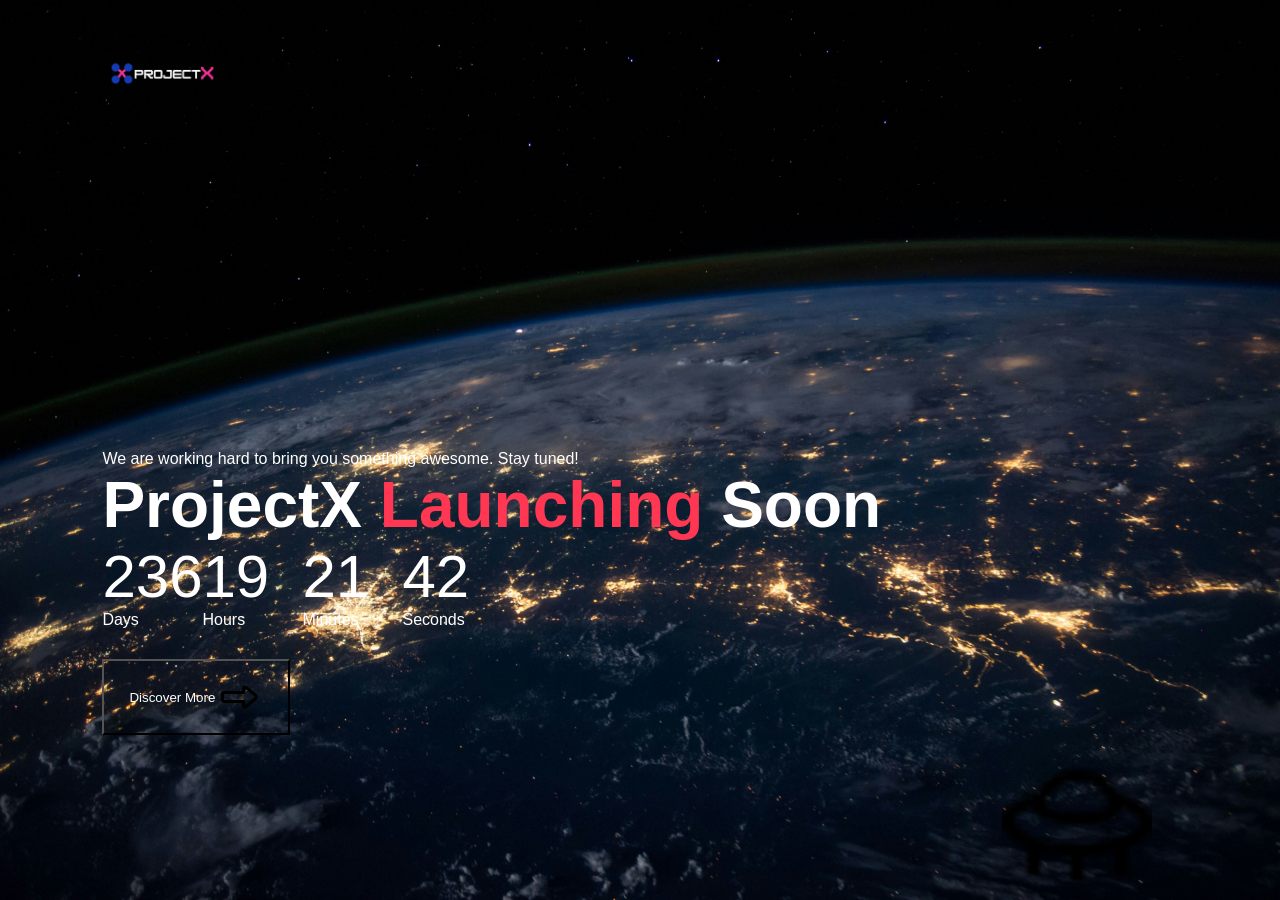
==== javascript/javascript/30-day-challenge/02-coming-soon-page/index.html @ 5c781d3c "." ====
<!DOCTYPE html>
<html lang="en">
<head>
    <meta charset="UTF-8">
    <meta name="viewport" content="width=device-width, initial-scale=1.0">
    <title>Coming Soon Page</title>
    <link rel="stylesheet" href="styles.css">
</head>
<body>
    <div class="container">
        <img src="images/logo.png" alt="Logo" class="logo">

        <div class="content">
            <p>We are working hard to bring you something awesome. Stay tuned!</p>
            <h1>ProjectX <span>Launching</span> Soon</h1>
            <div class="launch-time">
                <div>
                    <p id="days">00</p>
                    <span>Days</span>
                </div>
                <div>
                    <p id="hours">00</p>
                    <span>Hours</span>
                </div>
                <div>
                    <p id="minutes">00</p>
                    <span>Minutes</span>
                </div>
                <div>
                    <p id="seconds">00</p>
                    <span>Seconds</span>
                </div>
            </div>

            <button class="notify-btn">Discover More <img src="images/arrow.png" alt=""> </button>

        </div>
        <img src="images/ship.png" class="ship">
    </div>

    
    <script>
        var countDownDate = new Date("July 31, 2027 00:00:00").getTime();
        var x = setInterval(function() {
            var now = new Date().getTime();
            var distance = countDownDate - now;

            var days = Math.floor(distance / (1000 * 60 * 60 * 24));
            var hours = Math.floor((distance % (1000 * 60 * 60 * 24)) / (1000 * 60 * 60));
            var minutes = Math.floor((distance % (1000 * 60 * 60)) / (1000 * 60));
            var seconds = Math.floor((distance % (1000 * 60)) / 1000);

            document.getElementById("days").innerText = days;
            document.getElementById("hours").innerText = hours;
            document.getElementById("minutes").innerText = minutes;
            document.getElementById("seconds").innerText = seconds;

            if (distance < 0) {
                clearInterval(x);
                document.getElementById("days").innerText = "00";
                document.getElementById("hours").innerText = "00";
                document.getElementById("minutes").innerText = "00";
                document.getElementById("seconds").innerText = "00";
            }
        }, 1000);

    </script>
</body>
</html>
---- javascript/javascript/30-day-challenge/02-coming-soon-page/styles.css ----
* {
    margin: 0;
    padding: 0;
    font-family: 'poppins', sans-serif;
    box-sizing: border-box;
}
.container {
    width: 100vw;
    height: 100vh;
    background-image: url(images/space.jpg);
    background-position: center;
    background-size: cover;
    padding: 0 8%;
}
.logo{
    width: 120px;
    padding: 20px 0;
    cursor: pointer;
}

.content {
    top: 50%;
    position: absolute;
    transform: tsranslateY(-50%);
    color: #fff;
}
.content h1 {
    font-size: 64px;
    font-weight: 600;
}
.content h1 span {
    color: #ff3753;
}
.content button {
    background: transparent;
    background-color: 2px solid #fff;
    outline: none;
    padding: 12px 25px;
    color: #fff;
    display: flex;
    align-items: center;
    margin-top: 30px;
    cursor: pointer;
}
.content-button {
    width: 15px;
    margin-left: 10px;
}
.launch-time {
    display: flex;
}
.launch-time div {
    flex-basis: 100px;
}
.launch-time div p{
    font-size: 60px;
    margin-bottom: -14;
}
.ship {
    width: 150px;
    position: absolute;
    right: 10%;
    bottom: 0;
    animation: ship 4s infinnite;
}
@keyframes ship{
    0%{
        bottom: 0;
        opacity: 0;
    }
    100%{
        bottom: 105%;
        opacity: 1;
    }
}
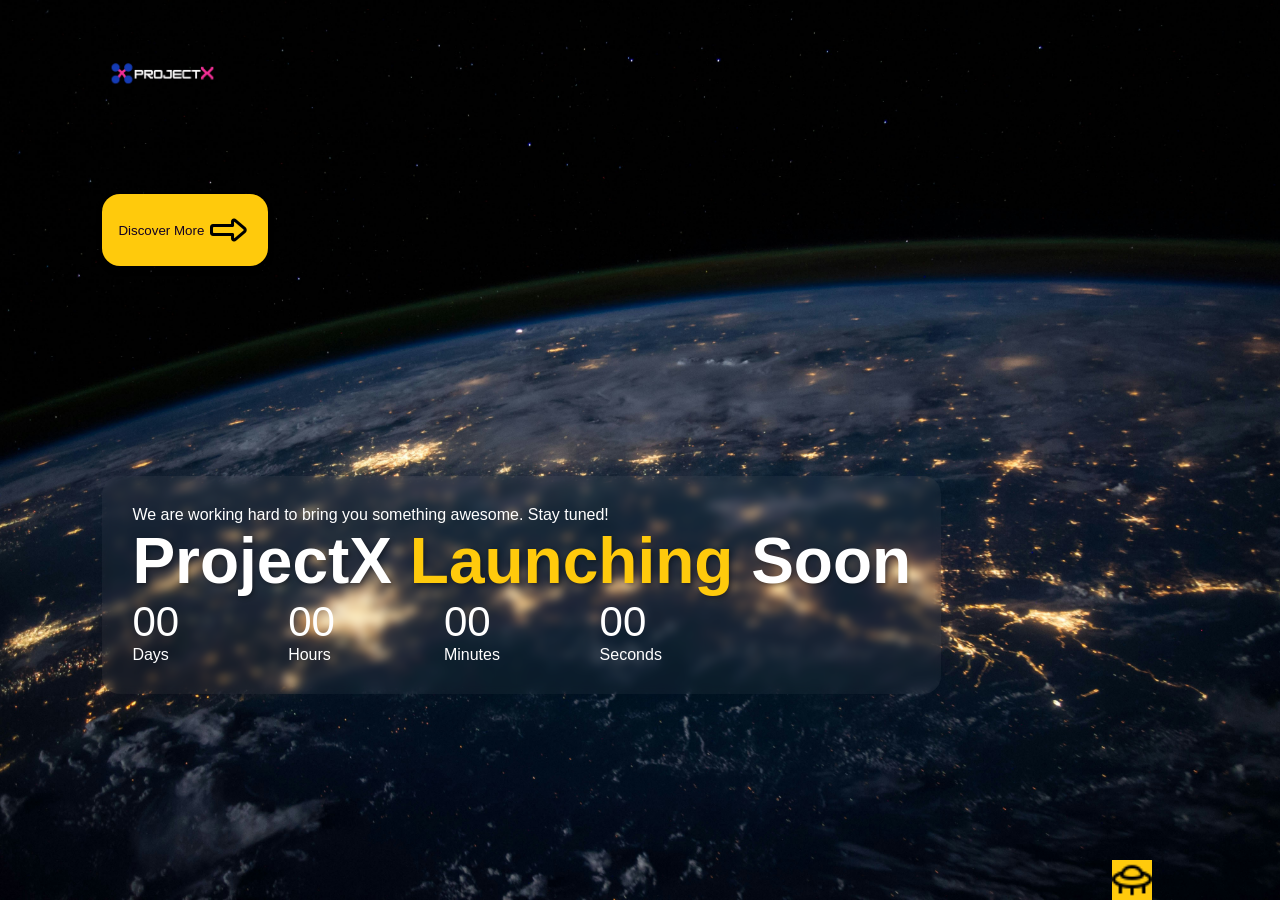
==== commit 2353538c: "updated css, added glass container" ====
--- a/javascript/javascript/30-day-challenge/02-coming-soon-page/index.html
+++ b/javascript/javascript/30-day-challenge/02-coming-soon-page/index.html
@@ -31,39 +31,14 @@
                     <span>Seconds</span>
                 </div>
             </div>
-
+            
+            </div>
             <button class="notify-btn">Discover More <img src="images/arrow.png" alt=""> </button>
 
-        </div>
         <img src="images/ship.png" class="ship">
     </div>
 
     
-    <script>
-        var countDownDate = new Date("July 31, 2027 00:00:00").getTime();
-        var x = setInterval(function() {
-            var now = new Date().getTime();
-            var distance = countDownDate - now;
-
-            var days = Math.floor(distance / (1000 * 60 * 60 * 24));
-            var hours = Math.floor((distance % (1000 * 60 * 60 * 24)) / (1000 * 60 * 60));
-            var minutes = Math.floor((distance % (1000 * 60 * 60)) / (1000 * 60));
-            var seconds = Math.floor((distance % (1000 * 60)) / 1000);
-
-            document.getElementById("days").innerText = days;
-            document.getElementById("hours").innerText = hours;
-            document.getElementById("minutes").innerText = minutes;
-            document.getElementById("seconds").innerText = seconds;
-
-            if (distance < 0) {
-                clearInterval(x);
-                document.getElementById("days").innerText = "00";
-                document.getElementById("hours").innerText = "00";
-                document.getElementById("minutes").innerText = "00";
-                document.getElementById("seconds").innerText = "00";
-            }
-        }, 1000);
-
-    </script>
+    <script src="app.js"></script>
 </body>
 </html>
--- a/javascript/javascript/30-day-challenge/02-coming-soon-page/styles.css
+++ b/javascript/javascript/30-day-challenge/02-coming-soon-page/styles.css
@@ -3,6 +3,10 @@
     padding: 0;
     font-family: 'poppins', sans-serif;
     box-sizing: border-box;
+}
+body {
+    overflow: hidden;
+    position: relative;
 }
 .container {
     width: 100vw;
@@ -19,49 +23,65 @@
 }
 
 .content {
-    top: 50%;
+    top: 65%;
     position: absolute;
-    transform: tsranslateY(-50%);
+    transform: translateY(-50%);
     color: #fff;
+    background: rgba(255, 255, 255, 0.045);
+    backdrop-filter: blur(5px);
+    padding: 30px;
+    border-radius: 18px;
 }
 .content h1 {
     font-size: 64px;
     font-weight: 600;
+    text-shadow: 2px 2px 4px rgba(0, 0, 0, 0.3);
 }
 .content h1 span {
-    color: #ff3753;
+    color: #ffca0c;
 }
-.content button {
-    background: transparent;
-    background-color: 2px solid #fff;
+.notify-btn{
+    background: none;
+    background-color: #ffca0c;
+    border: none;
+    border-radius: 18px;
+    box-shadow: 0 4px 6px rgba(0, 0, 0, 0.2);
     outline: none;
-    padding: 12px 25px;
-    color: #fff;
+    padding: 12px 16px;
+    color: hsl(272, 100%, 7%);
     display: flex;
     align-items: center;
     margin-top: 30px;
     cursor: pointer;
+    position: relative;
 }
+
 .content-button {
     width: 15px;
     margin-left: 10px;
 }
 .launch-time {
-    display: flex;
+    width: 80%;
+    position: relative;
+    display: grid;
+    grid-template-columns: 1fr 1fr 1fr 1fr;
 }
 .launch-time div {
-    flex-basis: 100px;
+    text-align: left;
+    color: #fff;
 }
 .launch-time div p{
-    font-size: 60px;
+    font-size: 42px;
+    font-family: 'Poppins', sans-serif;
     margin-bottom: -14;
 }
 .ship {
-    width: 150px;
+    width: 40px;
     position: absolute;
     right: 10%;
     bottom: 0;
-    animation: ship 4s infinnite;
+    animation: ship 4s infinite;
+    background-color: #ffca0c;
 }
 @keyframes ship{
     0%{
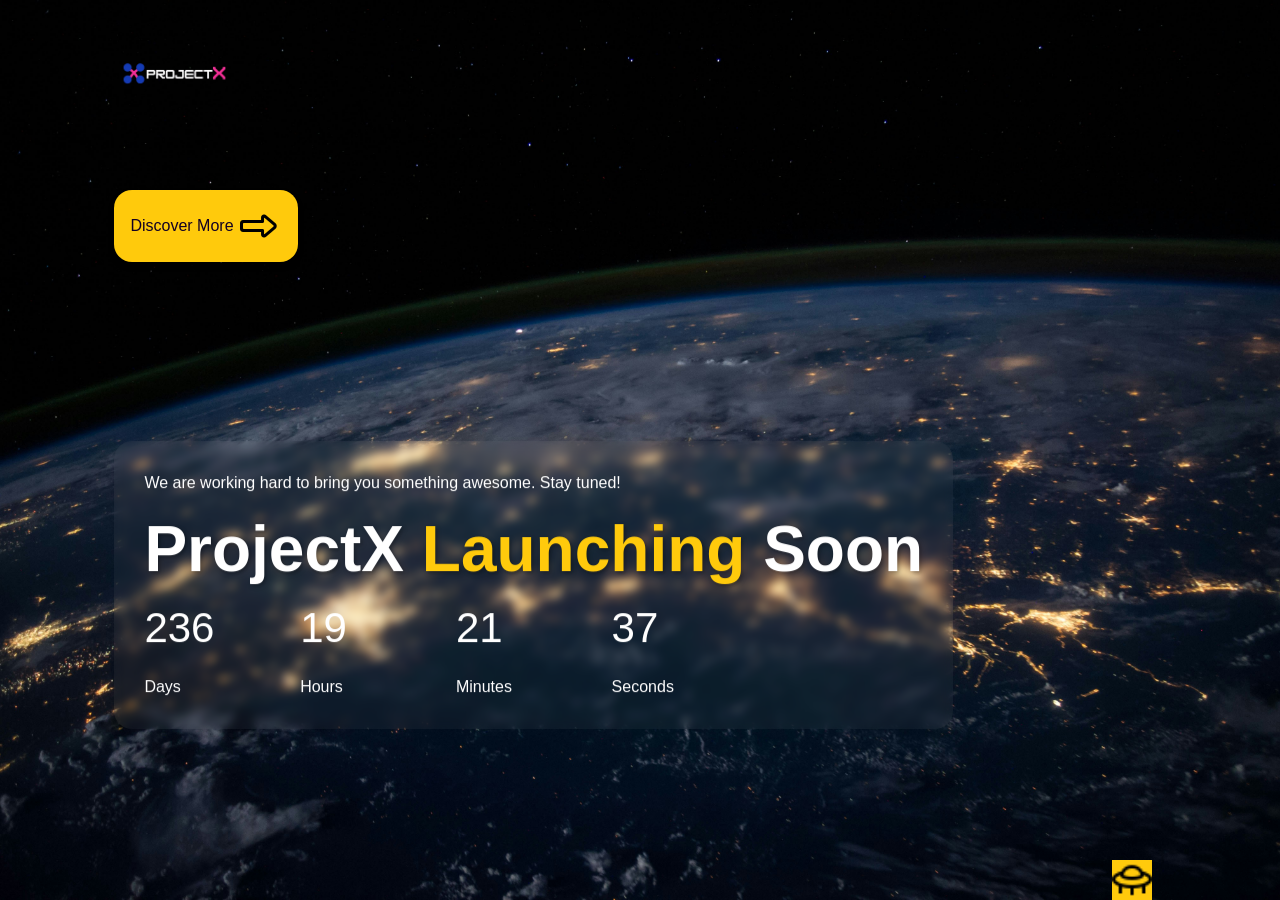
==== commit 08a8c087: "basic bootstrap classes added" ====
--- a/javascript/javascript/30-day-challenge/02-coming-soon-page/index.html
+++ b/javascript/javascript/30-day-challenge/02-coming-soon-page/index.html
@@ -4,10 +4,16 @@
     <meta charset="UTF-8">
     <meta name="viewport" content="width=device-width, initial-scale=1.0">
     <title>Coming Soon Page</title>
+
+    <link
+        href="https://cdn.jsdelivr.net/npm/bootstrap@5.3.8/dist/css/bootstrap.min.css"
+        rel="stylesheet"
+    >
     <link rel="stylesheet" href="styles.css">
 </head>
 <body>
-    <div class="container">
+    <div class="page-wrapper">
+        <div class="container">
         <img src="images/logo.png" alt="Logo" class="logo">
 
         <div class="content">
@@ -37,6 +43,7 @@
 
         <img src="images/ship.png" class="ship">
     </div>
+    </div>
 
     
     <script src="app.js"></script>
--- a/javascript/javascript/30-day-challenge/02-coming-soon-page/styles.css
+++ b/javascript/javascript/30-day-challenge/02-coming-soon-page/styles.css
@@ -1,3 +1,13 @@
+:root {
+    --color-accent: #ffca0c;
+    --color-text: #ffffff;
+    --color-background: #100020;
+
+    --radius-card: 18px;
+
+    --shadow-button: 0 4px 6px rgba(0, 0, 0, 0.2);
+}
+
 * {
     margin: 0;
     padding: 0;
@@ -8,9 +18,8 @@
     overflow: hidden;
     position: relative;
 }
-.container {
-    width: 100vw;
-    height: 100vh;
+.page-wrapper {
+    min-height: 100vh;
     background-image: url(images/space.jpg);
     background-position: center;
     background-size: cover;
@@ -38,14 +47,14 @@
     text-shadow: 2px 2px 4px rgba(0, 0, 0, 0.3);
 }
 .content h1 span {
-    color: #ffca0c;
+    color: var(--color-accent);
 }
 .notify-btn{
     background: none;
-    background-color: #ffca0c;
+    background-color: var(--color-accent);
     border: none;
-    border-radius: 18px;
-    box-shadow: 0 4px 6px rgba(0, 0, 0, 0.2);
+    border-radius: var(--radius-card);
+    box-shadow: var(--shadow-button);
     outline: none;
     padding: 12px 16px;
     color: hsl(272, 100%, 7%);
@@ -81,7 +90,7 @@
     right: 10%;
     bottom: 0;
     animation: ship 4s infinite;
-    background-color: #ffca0c;
+    background-color: var(--color-accent);
 }
 @keyframes ship{
     0%{
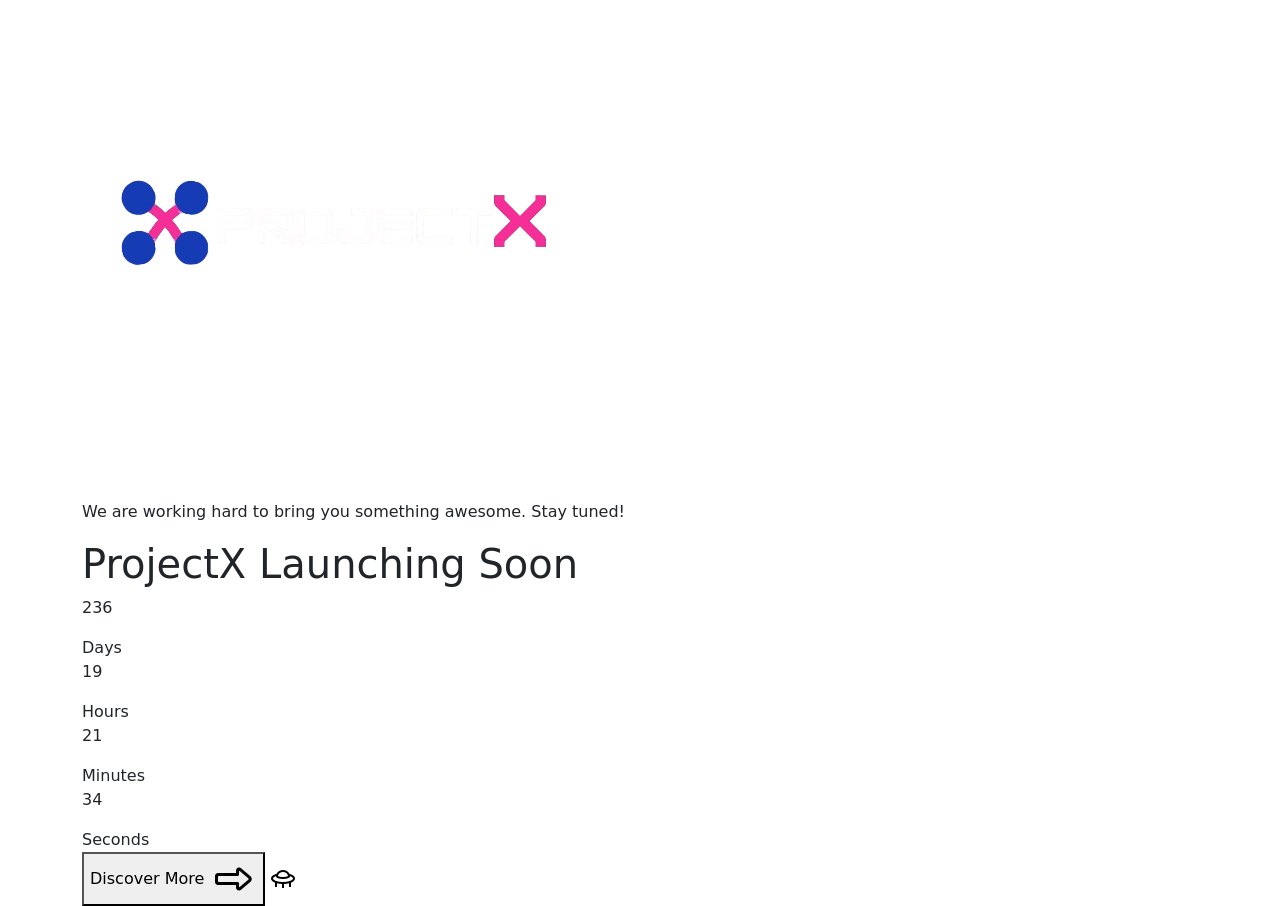
==== commit 2a019cca: "destructured css  into separate themed files" ====
--- a/javascript/javascript/30-day-challenge/02-coming-soon-page/index.html
+++ b/javascript/javascript/30-day-challenge/02-coming-soon-page/index.html
@@ -5,11 +5,21 @@
     <meta name="viewport" content="width=device-width, initial-scale=1.0">
     <title>Coming Soon Page</title>
 
-    <link
-        href="https://cdn.jsdelivr.net/npm/bootstrap@5.3.8/dist/css/bootstrap.min.css"
-        rel="stylesheet"
-    >
-    <link rel="stylesheet" href="styles.css">
+    <!-- 1. Fonts first — so nothing renders in a fallback then jumps -->
+<link rel="preconnect" href="https://fonts.googleapis.com">
+<link rel="preconnect" href="https://fonts.gstatic.com" crossorigin>
+<link href="https://fonts.googleapis.com/css2?family=IBM+Plex+Mono:wght@400;500;600&family=Inter:wght@400;500&display=swap" rel="stylesheet">
+
+<!-- 2. Bootstrap — the base layer you're customising -->
+<link href="https://cdn.jsdelivr.net/npm/bootstrap@5.3.8/dist/css/bootstrap.min.css" rel="stylesheet">
+
+<!-- 3. Your layers, in cascade order -->
+<link rel="stylesheet" href="css/tokens.css">
+<link rel="stylesheet" href="css/base.css">
+<link rel="stylesheet" href="css/layout.css">
+<link rel="stylesheet" href="css/components.css">
+<link rel="stylesheet" href="css/effects.css">
+
 </head>
 <body>
     <div class="page-wrapper">
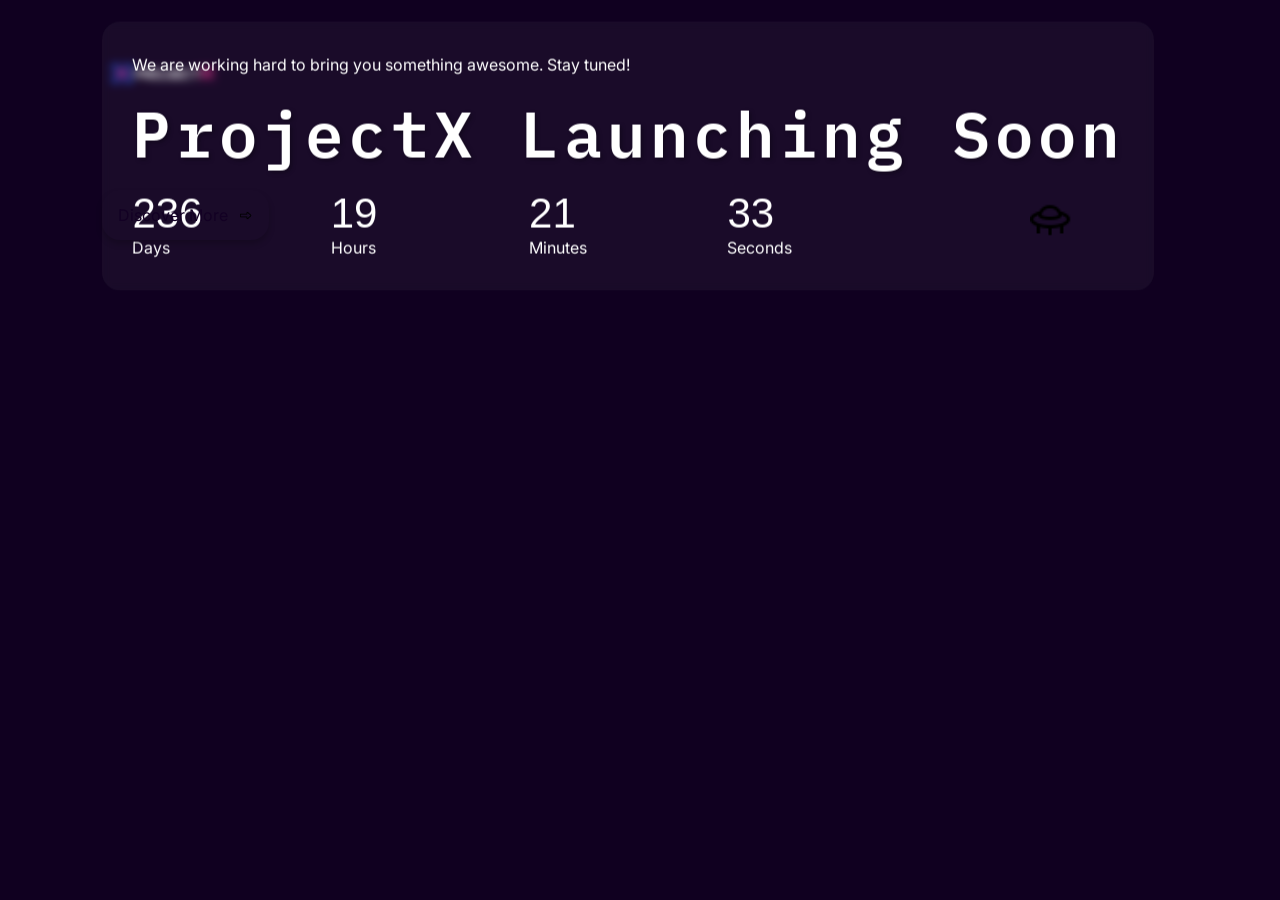
==== commit 2e1f96a0: "updated files to include bootstrap" ====
--- a/javascript/javascript/30-day-challenge/02-coming-soon-page/index.html
+++ b/javascript/javascript/30-day-challenge/02-coming-soon-page/index.html
@@ -1,5 +1,5 @@
 <!DOCTYPE html>
-<html lang="en">
+<html lang="en" data-bs-theme="dark">
 <head>
     <meta charset="UTF-8">
     <meta name="viewport" content="width=device-width, initial-scale=1.0">
@@ -23,7 +23,7 @@
 </head>
 <body>
     <div class="page-wrapper">
-        <div class="container">
+        <div class="page-inner">
         <img src="images/logo.png" alt="Logo" class="logo">
 
         <div class="content">
@@ -49,13 +49,16 @@
             </div>
             
             </div>
-            <button class="notify-btn">Discover More <img src="images/arrow.png" alt=""> </button>
+            <button class="notify-btn">
+                Discover More
+                <img src="images/arrow.png" alt="" class="notify-btn__icon">
+            </button>
 
         <img src="images/ship.png" class="ship">
     </div>
     </div>
 
     
-    <script src="app.js"></script>
+    <script src="js/countdown.js"></script>
 </body>
 </html>
--- a/javascript/javascript/30-day-challenge/02-coming-soon-page/css/tokens.css
+++ b/javascript/javascript/30-day-challenge/02-coming-soon-page/css/tokens.css
@@ -0,0 +1,262 @@
+/* ==========================================================================
+   TOKENS
+   --------------------------------------------------------------------------
+   Variables only. Nothing here paints anything.
+
+   THREE TIERS, and the rule that makes the whole system work:
+     TIER 1  palette    raw colour values.   NEVER referenced by a component.
+     TIER 2  semantic   roles ("what is this FOR").  References tier 1 only.
+     TIER 3  component  per-widget knobs.    References tier 2 only.
+
+   Why bother? Because "make the accent pink instead of gold" should be ONE
+   edit in tier 2, not forty edits across your components. Tier 1 is your
+   paint box; tier 2 is the decision about where paint goes; tier 3 is the
+   handle you grab when one specific widget needs to disagree.
+
+   If you ever write `color: var(--pink-500)` in components.css, you have
+   skipped tier 2 and the system has started to rot. Always go through a role.
+   ========================================================================== */
+
+
+/* ==========================================================================
+   TIER 1 — PALETTE
+   Raw values. Named by WHAT THEY ARE, not what they do.
+   The -rgb variants exist so you can do rgb(var(--x-rgb) / 0.4) and get any
+   opacity of a colour without defining a new variable for every alpha level.
+   This is exactly the trick Bootstrap uses with --bs-primary-rgb.
+   ========================================================================== */
+
+:root {
+    /* --- Purple: the base. A ramp from near-black to a lit violet. -------- */
+    --purple-950: #08000f;   /* deepest, page floor                */
+    --purple-900: #100020;   /* your original background           */
+    --purple-850: #17032e;
+    --purple-800: #1f0640;   /* raised surfaces                    */
+    --purple-700: #2d0b5e;
+    --purple-600: #3f157f;   /* borders, circuit traces            */
+    --purple-500: #5a25a8;
+
+    /* --- Pink: the primary neon. -------------------------------------- */
+    --pink-500: #ff2d95;
+    --pink-400: #ff5cae;
+    --pink-300: #ff8fc7;
+    --pink-500-rgb: 255 45 149;
+
+    /* --- Gold: the secondary neon (your original accent). -------------- */
+    --gold-500: #ffca0c;
+    --gold-400: #ffd94a;
+    --gold-300: #ffe685;
+    --gold-500-rgb: 255 202 12;
+
+    /* --- Blue: the neutral, calming third. Not cyan - cyan would read as
+           "vaporwave", this reads as "circuitry". ------------------------ */
+    --blue-500: #4d8dff;
+    --blue-400: #7aa9ff;
+    --blue-300: #a6c5ff;
+    --blue-500-rgb: 77 141 255;
+
+    /* --- Neutrals. Note they are tinted toward purple, not pure grey.
+           Pure #888 on a purple background looks dirty; a violet-leaning
+           grey looks intentional. --------------------------------------- */
+    --white: #ffffff;
+    --white-rgb: 255 255 255;
+    --lavender-100: #e8e0f5;
+    --lavender-300: #b9a8d4;
+    --lavender-500: #8574a3;
+    --ink: #0a0014;          /* for text ON a bright neon fill      */
+}
+
+
+/* ==========================================================================
+   TIER 2 — SEMANTIC ROLES
+   Named by JOB. A component asks for "the primary accent", not "pink".
+   Swap the right-hand side here and the whole site re-themes.
+   ========================================================================== */
+
+:root {
+    /* --- Surfaces ------------------------------------------------------ */
+    --surface-base:    var(--purple-900);
+    --surface-sunken:  var(--purple-950);
+    --surface-raised:  var(--purple-800);
+    --surface-glass:   rgb(var(--white-rgb) / 0.045);  /* your frosted panel */
+
+    /* --- Text ---------------------------------------------------------- */
+    --text-primary:    var(--white);
+    --text-body:       var(--lavender-100);
+    --text-muted:      var(--lavender-300);
+    --text-inverse:    var(--ink);      /* on top of a neon fill */
+
+    /* --- Accents ------------------------------------------------------- */
+    --accent:              var(--pink-500);
+    --accent-rgb:          var(--pink-500-rgb);
+    --accent-secondary:    var(--gold-500);
+    --accent-secondary-rgb: var(--gold-500-rgb);
+    --accent-tertiary:     var(--blue-500);
+    --accent-tertiary-rgb: var(--blue-500-rgb);
+
+    /* --- Lines --------------------------------------------------------- */
+    --border-subtle: rgb(var(--white-rgb) / 0.12);
+    --border-neon:   rgb(var(--accent-rgb) / 0.55);
+
+    /* --- Gradients -----------------------------------------------------
+       Defined once here so headline text and button fills stay in sync. */
+    --gradient-hot:  linear-gradient(100deg, var(--pink-400), var(--gold-400));
+    --gradient-cool: linear-gradient(100deg, var(--blue-400), var(--pink-400));
+}
+
+
+/* ==========================================================================
+   TIER 2b — NON-COLOUR SCALES
+   Same discipline, different property. A fixed set of steps stops you from
+   inventing 13px, 14px, 15px and 17px on four different days.
+   ========================================================================== */
+
+:root {
+    /* --- Typography ---------------------------------------------------- */
+    --font-display: 'IBM Plex Mono', ui-monospace, 'Courier New', monospace;
+    --font-body:    'Inter', system-ui, -apple-system, 'Segoe UI', sans-serif;
+
+    --text-xs:   0.75rem;
+    --text-sm:   0.875rem;
+    --text-base: 1rem;
+    --text-lg:   1.25rem;
+    --text-xl:   1.75rem;
+    --text-2xl:  2.5rem;
+    --text-3xl:  clamp(2.5rem, 7vw, 4rem);   /* the headline - fluid */
+
+    --tracking-wide:  0.08em;   /* mono fonts breathe better spaced out */
+    --tracking-wider: 0.18em;   /* for small uppercase labels           */
+
+    /* --- Space: a 4px-based scale -------------------------------------- */
+    --space-1: 0.25rem;
+    --space-2: 0.5rem;
+    --space-3: 0.75rem;
+    --space-4: 1rem;
+    --space-6: 1.5rem;
+    --space-8: 2rem;
+    --space-12: 3rem;
+
+    /* --- Radius -------------------------------------------------------- */
+    --radius-sm:   6px;
+    --radius-md:   12px;
+    --radius-card: 18px;        /* kept from your original */
+    --radius-pill: 999px;
+
+    /* --- Glow: the neon-sign recipe -------------------------------------
+       A real neon tube has three visual parts: a hot near-white core, a
+       tight saturated halo, and a wide soft bloom. Stacking three shadows
+       of increasing blur and decreasing opacity fakes all three.
+       You pass the colour in via --glow-rgb at the point of use. */
+    --glow-rgb: var(--accent-rgb);
+    --glow-sm:
+        0 0 4px  rgb(var(--glow-rgb) / 0.85),
+        0 0 12px rgb(var(--glow-rgb) / 0.45);
+    --glow-md:
+        0 0 5px  rgb(var(--glow-rgb) / 0.95),
+        0 0 16px rgb(var(--glow-rgb) / 0.55),
+        0 0 34px rgb(var(--glow-rgb) / 0.28);
+    --glow-lg:
+        0 0 6px  rgb(var(--glow-rgb) / 1),
+        0 0 22px rgb(var(--glow-rgb) / 0.65),
+        0 0 48px rgb(var(--glow-rgb) / 0.4),
+        0 0 90px rgb(var(--glow-rgb) / 0.2);
+
+    --shadow-button: 0 4px 6px rgb(0 0 0 / 0.2);   /* kept from your original */
+
+    /* --- Motion --------------------------------------------------------- */
+    --ease-out:  cubic-bezier(0.22, 1, 0.36, 1);
+    --speed-fast: 140ms;
+    --speed-med:  280ms;
+}
+
+
+/* ==========================================================================
+   TIER 3 — COMPONENT TOKENS
+   One block per component. These are the only variables components.css
+   should read. Note every value points at tier 2, never tier 1.
+   ========================================================================== */
+
+:root {
+    /* --- Button --------------------------------------------------------- */
+    --btn-bg:          transparent;
+    --btn-fg:          var(--accent);
+    --btn-border:      var(--border-neon);
+    --btn-radius:      var(--radius-pill);
+    --btn-glow:        var(--glow-sm);
+    --btn-glow-hover:  var(--glow-lg);
+    --btn-padding:     var(--space-3) var(--space-8);
+
+    /* --- Glass card ----------------------------------------------------- */
+    --card-bg:      var(--surface-glass);
+    --card-border:  var(--border-subtle);
+    --card-radius:  var(--radius-card);
+    --card-blur:    12px;
+    --card-padding: var(--space-8);
+
+    /* --- Countdown ------------------------------------------------------ */
+    --countdown-digit-size:  var(--text-2xl);
+    --countdown-digit-color: var(--text-primary);
+    --countdown-label-color: var(--text-muted);
+    --countdown-label-size:  var(--text-xs);
+
+    /* --- Ship ----------------------------------------------------------- */
+    --ship-size:    40px;
+    --ship-stroke:  var(--accent-secondary);
+    --ship-stroke-width: 1.5;
+}
+
+
+/* ==========================================================================
+   BRIDGE — HANDING YOUR TOKENS TO BOOTSTRAP
+   --------------------------------------------------------------------------
+   Bootstrap 5.3 reads its own values from --bs-* custom properties at
+   runtime. Overwrite them and every Bootstrap component, utility class and
+   default follows your theme without you writing a single override rule.
+
+   Two things worth knowing, because both surprise people:
+
+   1. Many --bs-* vars come in a matching -rgb pair. Utilities that need
+      transparency (.text-primary uses --bs-primary-rgb) read the RGB one.
+      Set only the hex and half your utilities keep Bootstrap's blue.
+
+   2. There is NO --bs-headings-font-family. Bootstrap 5.3 exposes
+      --bs-heading-color but the headings FONT is a Sass variable, not a CSS
+      one - it does not exist at runtime on the CDN build. So headings are
+      set by hand in base.css. 
+   ========================================================================== */
+
+:root {
+    /* --- Typography ----------------------------------------------------- */
+    --bs-body-font-family: var(--font-body);
+    --bs-body-font-size:   var(--text-base);
+    --bs-body-line-height: 1.65;
+
+    /* --- Core colours ---------------------------------------------------- */
+    --bs-body-bg:        var(--surface-base);
+    --bs-body-color:     var(--text-body);
+    --bs-heading-color:  var(--text-primary);
+    --bs-emphasis-color: var(--text-primary);
+    --bs-secondary-color: var(--text-muted);
+
+    /* --- Theme colours: hex AND rgb, per note 1 above -------------------- */
+    --bs-primary:       var(--accent);
+    --bs-primary-rgb:   var(--accent-rgb);
+    --bs-secondary:     var(--accent-secondary);
+    --bs-secondary-rgb: var(--accent-secondary-rgb);
+    --bs-info:          var(--accent-tertiary);
+    --bs-info-rgb:      var(--accent-tertiary-rgb);
+
+    /* --- Links ----------------------------------------------------------- */
+    --bs-link-color:       var(--accent);
+    --bs-link-color-rgb:   var(--accent-rgb);
+    --bs-link-hover-color: var(--pink-300);
+
+    /* --- Borders and shape ----------------------------------------------- */
+    --bs-border-color:  var(--border-subtle);
+    --bs-border-radius: var(--radius-md);
+
+    /* --- Focus ring: keyboard users must still see where they are.
+           Make it match the theme rather than deleting it. ---------------- */
+    --bs-focus-ring-color: rgb(var(--accent-rgb) / 0.4);
+    --bs-focus-ring-width: 3px;
+}
--- a/javascript/javascript/30-day-challenge/02-coming-soon-page/css/base.css
+++ b/javascript/javascript/30-day-challenge/02-coming-soon-page/css/base.css
@@ -0,0 +1,87 @@
+/* ==========================================================================
+   BASE
+   Element-level defaults. No classes - only element and universal selectors.
+   ========================================================================== */
+
+/* --------------------------------------------------------------------------
+   The universal reset from your original file is GONE. Two reasons:
+
+   1. Bootstrap Reboot already does the useful half of it. Reboot sets
+      box-sizing: border-box on *, ::before and ::after, zeroes body margin,
+      and strips default margins off headings and lists. Re-declaring it is
+      dead weight.
+
+   2. `* { font-family: ... }` was the actively harmful half. It set the font
+      on EVERY element in the document, which is why headings could never
+      have their own face - the universal selector was overriding inheritance
+      everywhere. Setting the font once on <body> and letting it cascade is
+      what lets you override it for headings below.
+
+   Expect a small visual shift when you load this: Bootstrap gives <p> a
+   bottom margin and <h1> a half-rem one, where your reset had zeroed them.
+   That is correct - Step 3 handles spacing properly with utility classes.
+   -------------------------------------------------------------------------- */
+
+
+/* --- Document ------------------------------------------------------------ */
+
+html {
+    /* Anchors and any scroll-to behave gently. */
+    scroll-behavior: smooth;
+}
+
+body {
+    /* Font, colour and background all arrive via the --bs-* bridge in
+       tokens.css - Bootstrap's own body rule reads them. Nothing to set
+       here. That is the payoff of the bridge: no override rule needed. */
+
+    /* TODO (Step 3/6): overflow:hidden clips content on short viewports.
+       It is only here to hide the ship animation. We fix it with a
+       positioned containing block instead. */
+    overflow: hidden;
+    position: relative;
+    min-height: 100vh;
+}
+
+
+/* --- Headings ------------------------------------------------------------
+   Set by hand because Bootstrap 5.3 has no --bs-headings-font-family CSS
+   variable (see the note in tokens.css). Colour DOES come through the
+   bridge via --bs-heading-color, so it is deliberately absent here.
+   -------------------------------------------------------------------------- */
+
+h1, h2, h3, h4, h5, h6 {
+    font-family: var(--font-display);
+    font-weight: 600;
+    letter-spacing: var(--tracking-wide);
+}
+
+
+/* --- Selection ----------------------------------------------------------
+   A one-line detail that makes a theme feel finished. Try highlighting text
+   on the page before and after.
+   -------------------------------------------------------------------------- */
+
+::selection {
+    background: rgb(var(--accent-rgb) / 0.35);
+    color: var(--text-primary);
+}
+
+
+/* --- Motion safety -------------------------------------------------------
+   Some people get motion sickness or migraines from moving interfaces, and
+   set a system preference to say so. This one block honours it across the
+   entire site. Worth adding NOW, before Step 6 fills the background with
+   moving dots.
+   -------------------------------------------------------------------------- */
+
+@media (prefers-reduced-motion: reduce) {
+    *,
+    *::before,
+    *::after {
+        animation-duration: 0.01ms !important;
+        animation-iteration-count: 1 !important;
+        transition-duration: 0.01ms !important;
+        scroll-behavior: auto !important;
+    }
+}
--- a/javascript/javascript/30-day-challenge/02-coming-soon-page/css/layout.css
+++ b/javascript/javascript/30-day-challenge/02-coming-soon-page/css/layout.css
@@ -0,0 +1,33 @@
+.page-wrapper {
+    min-height: 100vh;
+    background-image: url(images/space.jpg);
+    background-position: center;
+    background-size: cover;
+    padding: 0 8%;
+}
+
+
+.page-inner {
+    position: relative;
+}
+
+.content {
+    top: 65%;
+    position: absolute;
+    transform: translateY(-50%);
+    color: #fff;
+    background: rgba(255, 255, 255, 0.045);
+    backdrop-filter: blur(5px);
+    padding: 30px;
+    border-radius: 18px;
+}
+
+.content h1 {
+    font-size: 64px;
+    font-weight: 600;
+    text-shadow: 2px 2px 4px rgba(0, 0, 0, 0.3);
+}
+
+.content h1 span {
+    color: var(--color-accent);
+}
--- a/javascript/javascript/30-day-challenge/02-coming-soon-page/css/components.css
+++ b/javascript/javascript/30-day-challenge/02-coming-soon-page/css/components.css
@@ -0,0 +1,75 @@
+/* ==========================================================================
+   COMPONENTS
+   Reusable things: buttons, the countdown, the logo, the ship.
+   A component should not care where on the page it sits - no absolute
+   positioning relative to the viewport, no top/left tied to the layout.
+
+   Step 4 turns .notify-btn into .btn .btn-neon (a Bootstrap variant)
+   and .launch-time into a proper block with modifier classes.
+   ========================================================================== */
+
+/* --- Logo ---------------------------------------------------------------- */
+.logo {
+    width: 120px;
+    padding: 20px 0;
+    cursor: pointer;
+}
+
+/* --- Button -------------------------------------------------------------- */
+.notify-btn {
+    background: none;
+    background-color: var(--color-accent);
+    border: none;
+    border-radius: var(--radius-card);
+    box-shadow: var(--shadow-button);
+    outline: none;
+    padding: 12px 16px;
+    color: hsl(272, 100%, 7%);
+    display: flex;
+    align-items: center;
+    margin-top: 30px;
+    cursor: pointer;
+    position: relative;
+}
+
+/* Was .content-button, which matched nothing because the <img> had no class.
+   Renamed to match the block it belongs to, and wired up in the HTML. */
+.notify-btn__icon {
+    width: 15px;
+    margin-left: 10px;
+}
+
+/* --- Countdown ----------------------------------------------------------- */
+.launch-time {
+    width: 80%;
+    position: relative;
+    display: grid;
+    grid-template-columns: 1fr 1fr 1fr 1fr;
+}
+
+.launch-time div {
+    text-align: left;
+    color: #fff;
+}
+
+.launch-time div p {
+    font-size: 42px;
+    font-family: 'Poppins', sans-serif;
+    /* FIXED: was `margin-bottom: -14` - no unit, so the browser threw the
+       whole declaration away. Invalid declarations show struck through in
+       DevTools; worth training your eye for it. */
+    margin-bottom: -14px;
+}
+
+/* --- Ship ---------------------------------------------------------------- */
+.ship {
+    width: 40px;
+    position: absolute;
+    right: 10%;
+    bottom: 0;
+    animation: ship 4s infinite;
+    /* This background-color is why the ship looks filled - it is a PNG, so
+       CSS cannot touch its pixels, only the box behind them.
+       Step 5 swaps it for an inline SVG with stroke: currentColor. */
+    background-color: var(--color-accent);
+}
--- a/javascript/javascript/30-day-challenge/02-coming-soon-page/css/effects.css
+++ b/javascript/javascript/30-day-challenge/02-coming-soon-page/css/effects.css
@@ -0,0 +1,23 @@
+/* ==========================================================================
+   EFFECTS
+   All @keyframes live here, plus (from Step 7) the neon glow utilities,
+   gradient text helpers and flicker animations.
+
+   Keeping every keyframe in one file means you can see your whole motion
+   vocabulary at a glance instead of hunting for it across five files.
+   ========================================================================== */
+
+@keyframes ship {
+    0% {
+        bottom: 0;
+        opacity: 0;
+    }
+    100% {
+        bottom: 105%;
+        opacity: 1;
+    }
+}
+
+/* Note for Step 5/7: animating `bottom` forces the browser to recalculate
+   layout on every frame. `transform: translateY()` runs on the compositor
+   instead - same look, far smoother. We rewrite this then. */
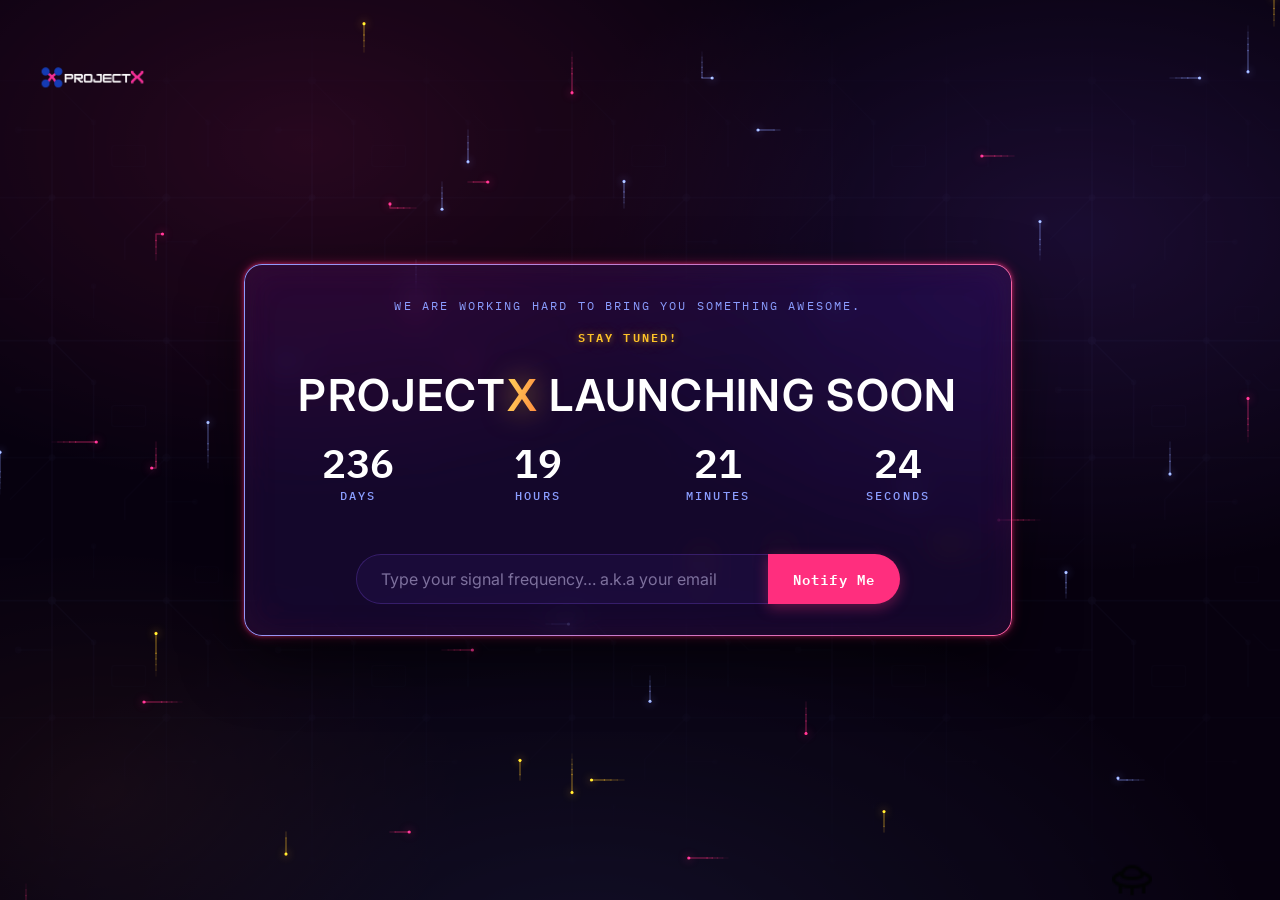
==== commit 20a53cf5: "updated styles" ====
--- a/javascript/javascript/30-day-challenge/02-coming-soon-page/index.html
+++ b/javascript/javascript/30-day-challenge/02-coming-soon-page/index.html
@@ -3,62 +3,199 @@
 <head>
     <meta charset="UTF-8">
     <meta name="viewport" content="width=device-width, initial-scale=1.0">
-    <title>Coming Soon Page</title>
-
-    <!-- 1. Fonts first — so nothing renders in a fallback then jumps -->
-<link rel="preconnect" href="https://fonts.googleapis.com">
-<link rel="preconnect" href="https://fonts.gstatic.com" crossorigin>
-<link href="https://fonts.googleapis.com/css2?family=IBM+Plex+Mono:wght@400;500;600&family=Inter:wght@400;500&display=swap" rel="stylesheet">
-
-<!-- 2. Bootstrap — the base layer you're customising -->
-<link href="https://cdn.jsdelivr.net/npm/bootstrap@5.3.8/dist/css/bootstrap.min.css" rel="stylesheet">
-
-<!-- 3. Your layers, in cascade order -->
-<link rel="stylesheet" href="css/tokens.css">
-<link rel="stylesheet" href="css/base.css">
-<link rel="stylesheet" href="css/layout.css">
-<link rel="stylesheet" href="css/components.css">
-<link rel="stylesheet" href="css/effects.css">
-
+    <title>ProjectX Launching Soon</title>
+
+    <!-- 1. Fonts -->
+    <link rel="preconnect" href="https://fonts.googleapis.com">
+    <link rel="preconnect" href="https://fonts.gstatic.com" crossorigin>
+    <link href="https://fonts.googleapis.com/css2?family=IBM+Plex+Mono:wght@400;500;600&family=Inter:wght@400;500&display=swap" rel="stylesheet">
+
+    <!-- 2. Bootstrap -->
+    <link href="https://cdn.jsdelivr.net/npm/bootstrap@5.3.8/dist/css/bootstrap.min.css" rel="stylesheet">
+
+    <!-- 3. Your layers, in cascade order -->
+    <link rel="stylesheet" href="css/tokens.css">
+    <link rel="stylesheet" href="css/base.css">
+    <link rel="stylesheet" href="css/layout.css">
+    <link rel="stylesheet" href="css/components.css">
+    <link rel="stylesheet" href="css/effects.css">
 </head>
 <body>
+
     <div class="page-wrapper">
-        <div class="page-inner">
-        <img src="images/logo.png" alt="Logo" class="logo">
-
-        <div class="content">
-            <p>We are working hard to bring you something awesome. Stay tuned!</p>
-            <h1>ProjectX <span>Launching</span> Soon</h1>
-            <div class="launch-time">
-                <div>
-                    <p id="days">00</p>
-                    <span>Days</span>
+
+        <!-- Layer 3 of the background stack. Sits before .container in the
+             DOM so source order backs up the z-index rather than fighting it.
+             Painted by js/signals.js. -->
+        <canvas class="signal-layer" aria-hidden="true"></canvas>
+
+        <!-- MOVED OUT OF THE CONTAINER.
+             The header used to be a flex item, so it consumed height at the
+             top and pushed the centred panel down by half its height. Taking
+             it out of flow with position:absolute means the panel now centres
+             against the FULL viewport. See .site-header in layout.css. -->
+        <header class="site-header">
+            <a href="#" class="logo-link">
+                <img src="images/logo.png" alt="ProjectX Logo" class="logo">
+            </a>
+        </header>
+
+        <!-- align-items-center on a min-vh-100 flex box = true vertical
+             centring. No more flex-grow-1 / pb-5 compensation needed. -->
+        <div class="container d-flex align-items-center min-vh-100 py-5">
+
+            <main class="row w-100 justify-content-center">
+                <div class="col-12 col-lg-10 col-xl-9 mx-auto">
+
+                    <div class="glass-panel">
+                        <p class="text-uppercase mb-4 subheader">
+                            We are working hard to bring you something awesome.
+                            <span class="subheader__cta">Stay tuned!</span>
+                        </p>
+
+                        <h1 class="mb-4">Project<span>X</span> Launching Soon</h1>
+
+                        <div class="row row-cols-2 row-cols-sm-4 g-3 countdown">
+                            <div class="col">
+                                <p id="days" class="countdown__digit">00</p>
+                                <span class="countdown__label">Days</span>
+                            </div>
+                            <div class="col">
+                                <p id="hours" class="countdown__digit">00</p>
+                                <span class="countdown__label">Hours</span>
+                            </div>
+                            <div class="col">
+                                <p id="minutes" class="countdown__digit">00</p>
+                                <span class="countdown__label">Minutes</span>
+                            </div>
+                            <div class="col">
+                                <p id="seconds" class="countdown__digit">00</p>
+                                <span class="countdown__label">Seconds</span>
+                            </div>
+                        </div>
+
+                        <!-- novalidate SUPPRESSES THE BROWSER'S BUBBLE UI ONLY.
+                             The constraint API is untouched: required and
+                             type="email" still populate input.validity, and
+                             form.checkValidity() still works. We read those in
+                             signup.js and render our own dialog instead.
+                             This is the correct way to customise validation -
+                             removing `required` would throw away the semantics
+                             along with the UI. -->
+                        <!-- data-endpoint is where the address actually goes.
+                             LEAVE IT EMPTY and signup.js runs in demo mode:
+                             it fakes a successful round trip so you can build
+                             and test the whole flow before choosing a service.
+                             Paste a Formspree / MailerLite / Apps Script URL in
+                             and the same code posts to it for real. Keeping the
+                             endpoint in the MARKUP rather than the script means
+                             switching providers never touches your JS. -->
+                        <form class="signup mt-5" novalidate data-endpoint="">
+
+                            <label for="signup-email" class="visually-hidden">Email address</label>
+
+                            <div class="input-group">
+                                <input
+                                    type="email"
+                                    id="signup-email"
+                                    name="email"
+                                    class="form-control"
+                                    placeholder="Type your signal frequency… a.k.a your email"
+                                    autocomplete="email"
+                                    required
+                                >
+                                <button type="submit" class="btn btn-neon">Notify Me</button>
+                            </div>
+
+                            <!-- HONEYPOT.
+                                 Bots fill in every field they find; humans never
+                                 see this one. If it arrives non-empty, the
+                                 submission is a bot and we drop it silently -
+                                 silently, because telling a bot it was caught
+                                 just teaches whoever wrote it to adapt.
+
+                                 Note it is hidden with CSS, NOT type="hidden" -
+                                 bots skip hidden inputs, which would defeat the
+                                 whole trap. tabindex="-1" and autocomplete="off"
+                                 keep it away from real keyboard users and their
+                                 password managers. -->
+                            <div class="signup__trap" aria-hidden="true">
+                                <label for="signup-website">Leave this field empty</label>
+                                <input type="text" id="signup-website" name="website"
+                                       tabindex="-1" autocomplete="off">
+                            </div>
+
+                            <!-- TRANSMISSION INDICATOR
+                                 Hidden until submit. Built from the same visual
+                                 language as the background - nodes on a trace,
+                                 with a pulse running between them - so the wait
+                                 feels like part of the page rather than a
+                                 generic spinner bolted on.
+                                 aria-live="polite" makes the status line
+                                 announce itself to screen readers as it changes. -->
+                            <div class="transmit" data-transmit hidden>
+                                <div class="transmit__track">
+                                    <span class="transmit__node"></span>
+                                    <span class="transmit__node"></span>
+                                    <span class="transmit__node"></span>
+                                    <span class="transmit__node"></span>
+                                    <span class="transmit__node"></span>
+                                    <span class="transmit__pulse"></span>
+                                </div>
+                                <p class="transmit__status" data-transmit-status
+                                   role="status" aria-live="polite"></p>
+                            </div>
+                        </form>
+                    </div>
+
                 </div>
-                <div>
-                    <p id="hours">00</p>
-                    <span>Hours</span>
-                </div>
-                <div>
-                    <p id="minutes">00</p>
-                    <span>Minutes</span>
-                </div>
-                <div>
-                    <p id="seconds">00</p>
-                    <span>Seconds</span>
-                </div>
-            </div>
-            
-            </div>
-            <button class="notify-btn">
-                Discover More
-                <img src="images/arrow.png" alt="" class="notify-btn__icon">
-            </button>
-
-        <img src="images/ship.png" class="ship">
+            </main>
+
+        </div>
+
+        <img src="images/ship.png" class="ship" alt="">
     </div>
-    </div>
-
-    
-    <script src="js/countdown.js"></script>
+
+
+    <!-- ======================================================================
+         SUCCESS DIALOG
+         ====================================================================== -->
+    <dialog id="signup-success" class="dialog-neon" aria-labelledby="signup-success-title">
+        <p class="dialog-neon__eyebrow">// transmission received</p>
+
+        <h2 id="signup-success-title" class="dialog-neon__title">You&rsquo;re on the list</h2>
+
+        <p class="dialog-neon__body">
+            We&rsquo;ll ping <span class="dialog-neon__email"></span>
+            the moment ProjectX goes live.
+        </p>
+
+        <button type="button" class="btn btn-neon" data-dialog-close>Got it</button>
+    </dialog>
+
+
+    <!-- ======================================================================
+         ERROR DIALOG
+         A separate element rather than one dialog with swapped content: two
+         states that look different and say different things are easier to
+         style, read and debug as two elements.
+         ====================================================================== -->
+    <dialog id="signup-error" class="dialog-neon dialog-neon--error" aria-labelledby="signup-error-title">
+        <p class="dialog-neon__eyebrow">// signal not recognised</p>
+
+        <h2 id="signup-error-title" class="dialog-neon__title">That frequency won&rsquo;t transmit</h2>
+
+        <!-- Filled by signup.js with a message specific to WHAT went wrong -
+             an empty field and a malformed address are different problems and
+             deserve different sentences. -->
+        <p class="dialog-neon__body" data-error-message></p>
+
+        <button type="button" class="btn btn-neon" data-dialog-close>Try again</button>
+    </dialog>
+
+
+    <script src="js/countdown.js" defer></script>
+    <script src="js/signals.js" defer></script>
+    <script src="js/signup.js" defer></script>
 </body>
-</html>+</html>
--- a/javascript/javascript/30-day-challenge/02-coming-soon-page/css/tokens.css
+++ b/javascript/javascript/30-day-challenge/02-coming-soon-page/css/tokens.css
@@ -3,112 +3,126 @@
    --------------------------------------------------------------------------
    Variables only. Nothing here paints anything.
 
-   THREE TIERS, and the rule that makes the whole system work:
+   THREE TIERS:
      TIER 1  palette    raw colour values.   NEVER referenced by a component.
      TIER 2  semantic   roles ("what is this FOR").  References tier 1 only.
      TIER 3  component  per-widget knobs.    References tier 2 only.
 
-   Why bother? Because "make the accent pink instead of gold" should be ONE
-   edit in tier 2, not forty edits across your components. Tier 1 is your
-   paint box; tier 2 is the decision about where paint goes; tier 3 is the
-   handle you grab when one specific widget needs to disagree.
-
-   If you ever write `color: var(--pink-500)` in components.css, you have
-   skipped tier 2 and the system has started to rot. Always go through a role.
+   PALETTE UPDATED to match the ProjectX mockup:
+     - the base is much darker than before (near-black violet, not #100020)
+     - magenta shifted slightly red, to match the mockup's buttons and prices
+     - added an AMBER, which is the second stop in the mockup's gold headline
+       gradient and the top of the featured pricing card
+     - added a PERIWINKLE for the small uppercase labels
    ========================================================================== */
 
 
 /* ==========================================================================
    TIER 1 — PALETTE
-   Raw values. Named by WHAT THEY ARE, not what they do.
-   The -rgb variants exist so you can do rgb(var(--x-rgb) / 0.4) and get any
-   opacity of a colour without defining a new variable for every alpha level.
-   This is exactly the trick Bootstrap uses with --bs-primary-rgb.
-   ========================================================================== */
-
-:root {
-    /* --- Purple: the base. A ramp from near-black to a lit violet. -------- */
-    --purple-950: #08000f;   /* deepest, page floor                */
-    --purple-900: #100020;   /* your original background           */
-    --purple-850: #17032e;
-    --purple-800: #1f0640;   /* raised surfaces                    */
-    --purple-700: #2d0b5e;
-    --purple-600: #3f157f;   /* borders, circuit traces            */
-    --purple-500: #5a25a8;
-
-    /* --- Pink: the primary neon. -------------------------------------- */
-    --pink-500: #ff2d95;
-    --pink-400: #ff5cae;
-    --pink-300: #ff8fc7;
-    --pink-500-rgb: 255 45 149;
-
-    /* --- Gold: the secondary neon (your original accent). -------------- */
-    --gold-500: #ffca0c;
-    --gold-400: #ffd94a;
-    --gold-300: #ffe685;
-    --gold-500-rgb: 255 202 12;
-
-    /* --- Blue: the neutral, calming third. Not cyan - cyan would read as
-           "vaporwave", this reads as "circuitry". ------------------------ */
-    --blue-500: #4d8dff;
-    --blue-400: #7aa9ff;
-    --blue-300: #a6c5ff;
-    --blue-500-rgb: 77 141 255;
-
-    /* --- Neutrals. Note they are tinted toward purple, not pure grey.
-           Pure #888 on a purple background looks dirty; a violet-leaning
-           grey looks intentional. --------------------------------------- */
+   Named by WHAT THEY ARE, not what they do.
+   The -rgb variants let you write rgb(var(--x-rgb) / 0.4) for any opacity
+   without defining a variable per alpha level - the same trick Bootstrap
+   uses with --bs-primary-rgb.
+   ========================================================================== */
+
+:root {
+    /* --- Purple: the base. Darker than before, per the mockup. ---------- */
+    --purple-950: #07010f;   /* page floor - almost black                */
+    --purple-900: #0d0219;   /* base surface                             */
+    --purple-850: #150829;
+    --purple-800: #1d0f3a;   /* raised surfaces / card fills             */
+    --purple-700: #2b1657;
+    --purple-600: #3d2179;   /* card borders in the mockup               */
+    --purple-500: #55309e;
+    --purple-600-rgb: 61 33 121;
+    --purple-500-rgb: 85 48 158;
+
+    /* --- Magenta: the primary neon. Buttons, prices, the highlight word. */
+    --pink-500: #ff2e7e;
+    --pink-400: #ff5c9b;
+    --pink-300: #ff8fbb;
+    --pink-500-rgb: 255 46 126;
+
+    /* --- Gold + amber: the mockup's headline gradient runs gold -> amber. */
+    --gold-500: #ffc328;
+    --gold-400: #ffd45c;
+    --gold-300: #ffe391;
+    --gold-500-rgb: 255 195 40;
+
+    --amber-500: #ff8a3d;
+    --amber-500-rgb: 255 138 61;
+
+    /* --- Periwinkle: the calm third. The mockup uses this for small
+           uppercase labels like "FOR DEVELOPERS & ARCHITECTS". ---------- */
+    --blue-500: #6c8cff;
+    --blue-400: #8b9dff;
+    --blue-300: #aebaff;
+    --blue-500-rgb: 108 140 255;
+
+    /* --- Neutrals, tinted toward violet. Pure grey reads as dirty on a
+           purple ground; a violet-leaning grey reads as intentional. ---- */
     --white: #ffffff;
     --white-rgb: 255 255 255;
-    --lavender-100: #e8e0f5;
-    --lavender-300: #b9a8d4;
-    --lavender-500: #8574a3;
-    --ink: #0a0014;          /* for text ON a bright neon fill      */
+    --lavender-100: #ece7f7;
+    --lavender-300: #b3a8d1;
+    --lavender-500: #7d709d;
+    --ink: #07010f;          /* text ON a bright neon fill */
 }
 
 
 /* ==========================================================================
    TIER 2 — SEMANTIC ROLES
-   Named by JOB. A component asks for "the primary accent", not "pink".
-   Swap the right-hand side here and the whole site re-themes.
+   Components ask for a JOB, never a colour. Swap the right-hand side here
+   and the whole page re-themes.
    ========================================================================== */
 
 :root {
     /* --- Surfaces ------------------------------------------------------ */
-    --surface-base:    var(--purple-900);
+    /* Dropped one step darker (was --purple-900). The blobs and the signal
+       dots are both ADDITIVE - they brighten whatever is under them - so
+       the darker the floor, the more contrast they have to work against.
+       Lifting the floor is the fastest way to wash out an effect like this. */
+    --surface-base:    var(--purple-950);
     --surface-sunken:  var(--purple-950);
     --surface-raised:  var(--purple-800);
-    --surface-glass:   rgb(var(--white-rgb) / 0.045);  /* your frosted panel */
+    /* The mockup's cards are a translucent violet lift over the base,
+       not a white frost. That is what keeps them feeling lit from within. */
+    --surface-glass:   rgb(var(--purple-600-rgb) / 0.22);
 
     /* --- Text ---------------------------------------------------------- */
     --text-primary:    var(--white);
     --text-body:       var(--lavender-100);
     --text-muted:      var(--lavender-300);
-    --text-inverse:    var(--ink);      /* on top of a neon fill */
+    --text-faint:      var(--lavender-500);
+    --text-inverse:    var(--ink);
 
     /* --- Accents ------------------------------------------------------- */
-    --accent:              var(--pink-500);
-    --accent-rgb:          var(--pink-500-rgb);
-    --accent-secondary:    var(--gold-500);
+    --accent:               var(--pink-500);
+    --accent-rgb:           var(--pink-500-rgb);
+    --accent-secondary:     var(--gold-500);
     --accent-secondary-rgb: var(--gold-500-rgb);
-    --accent-tertiary:     var(--blue-500);
-    --accent-tertiary-rgb: var(--blue-500-rgb);
+    --accent-tertiary:      var(--blue-400);
+    --accent-tertiary-rgb:  var(--blue-500-rgb);
+    --accent-warm:          var(--amber-500);
+    --accent-warm-rgb:      var(--amber-500-rgb);
 
     /* --- Lines --------------------------------------------------------- */
-    --border-subtle: rgb(var(--white-rgb) / 0.12);
+    --border-subtle: rgb(var(--purple-500-rgb) / 0.55);
     --border-neon:   rgb(var(--accent-rgb) / 0.55);
 
     /* --- Gradients -----------------------------------------------------
-       Defined once here so headline text and button fills stay in sync. */
-    --gradient-hot:  linear-gradient(100deg, var(--pink-400), var(--gold-400));
+       Straight from the mockup:
+         hot   = the gold headline ("All Systems. No Guesswork")
+         fire  = the featured pricing card, amber into magenta
+         cool  = periwinkle into magenta, for secondary emphasis          */
+    --gradient-hot:  linear-gradient(100deg, var(--gold-400), var(--amber-500));
+    --gradient-fire: linear-gradient(160deg, var(--gold-500), var(--pink-500));
     --gradient-cool: linear-gradient(100deg, var(--blue-400), var(--pink-400));
 }
 
 
 /* ==========================================================================
    TIER 2b — NON-COLOUR SCALES
-   Same discipline, different property. A fixed set of steps stops you from
-   inventing 13px, 14px, 15px and 17px on four different days.
    ========================================================================== */
 
 :root {
@@ -122,12 +136,13 @@
     --text-lg:   1.25rem;
     --text-xl:   1.75rem;
     --text-2xl:  2.5rem;
-    --text-3xl:  clamp(2.5rem, 7vw, 4rem);   /* the headline - fluid */
-
-    --tracking-wide:  0.08em;   /* mono fonts breathe better spaced out */
-    --tracking-wider: 0.18em;   /* for small uppercase labels           */
-
-    /* --- Space: a 4px-based scale -------------------------------------- */
+    --text-3xl:  clamp(1.75rem, 4.2vw, 2.75rem);   /* dialled down - was 3.5rem max */
+
+    --tracking-normal: 0.03em;
+    --tracking-wide:   0.08em;
+    --tracking-wider:  0.18em;
+
+    /* --- Space: 4px scale ---------------------------------------------- */
     --space-1: 0.25rem;
     --space-2: 0.5rem;
     --space-3: 0.75rem;
@@ -136,72 +151,155 @@
     --space-8: 2rem;
     --space-12: 3rem;
 
-    /* --- Radius -------------------------------------------------------- */
+    /* --- Radius --------------------------------------------------------- */
     --radius-sm:   6px;
     --radius-md:   12px;
-    --radius-card: 18px;        /* kept from your original */
+    --radius-card: 18px;
     --radius-pill: 999px;
 
-    /* --- Glow: the neon-sign recipe -------------------------------------
-       A real neon tube has three visual parts: a hot near-white core, a
-       tight saturated halo, and a wide soft bloom. Stacking three shadows
-       of increasing blur and decreasing opacity fakes all three.
-       You pass the colour in via --glow-rgb at the point of use. */
+    /* --- Glow: the neon-tube recipe --------------------------------------
+       A real neon tube has a hot near-white core, a tight saturated halo,
+       and a wide soft bloom. Three stacked shadows fake all three.
+       Pass the colour in by setting --glow-rgb where you use it. */
     --glow-rgb: var(--accent-rgb);
     --glow-sm:
-        0 0 4px  rgb(var(--glow-rgb) / 0.85),
-        0 0 12px rgb(var(--glow-rgb) / 0.45);
+        0 0 4px  rgb(var(--glow-rgb) / 0.75),
+        0 0 12px rgb(var(--glow-rgb) / 0.40);
     --glow-md:
-        0 0 5px  rgb(var(--glow-rgb) / 0.95),
-        0 0 16px rgb(var(--glow-rgb) / 0.55),
-        0 0 34px rgb(var(--glow-rgb) / 0.28);
+        0 0 5px  rgb(var(--glow-rgb) / 0.90),
+        0 0 16px rgb(var(--glow-rgb) / 0.50),
+        0 0 34px rgb(var(--glow-rgb) / 0.25);
     --glow-lg:
         0 0 6px  rgb(var(--glow-rgb) / 1),
-        0 0 22px rgb(var(--glow-rgb) / 0.65),
-        0 0 48px rgb(var(--glow-rgb) / 0.4),
-        0 0 90px rgb(var(--glow-rgb) / 0.2);
-
-    --shadow-button: 0 4px 6px rgb(0 0 0 / 0.2);   /* kept from your original */
+        0 0 22px rgb(var(--glow-rgb) / 0.60),
+        0 0 48px rgb(var(--glow-rgb) / 0.35),
+        0 0 90px rgb(var(--glow-rgb) / 0.18);
+
+    --shadow-button: 0 4px 14px rgb(var(--accent-rgb) / 0.35);
 
     /* --- Motion --------------------------------------------------------- */
-    --ease-out:  cubic-bezier(0.22, 1, 0.36, 1);
+    --ease-out:   cubic-bezier(0.22, 1, 0.36, 1);
     --speed-fast: 140ms;
     --speed-med:  280ms;
+
+    /* --- Z-index scale --------------------------------------------------
+       Gaps of 10 so you can insert a layer later without renumbering
+       everything. Added now because Update 6 stacks four backgrounds. */
+    --layer-blobs:   10;
+    --layer-texture: 20;
+    --layer-signals: 30;
+    --layer-content: 100;
 }
 
 
 /* ==========================================================================
    TIER 3 — COMPONENT TOKENS
-   One block per component. These are the only variables components.css
-   should read. Note every value points at tier 2, never tier 1.
-   ========================================================================== */
-
-:root {
-    /* --- Button --------------------------------------------------------- */
-    --btn-bg:          transparent;
-    --btn-fg:          var(--accent);
-    --btn-border:      var(--border-neon);
-    --btn-radius:      var(--radius-pill);
-    --btn-glow:        var(--glow-sm);
-    --btn-glow-hover:  var(--glow-lg);
-    --btn-padding:     var(--space-3) var(--space-8);
+   The only variables components.css should read.
+   Every value points at tier 2, never tier 1.
+   ========================================================================== */
+
+:root {
+    /* --- Button ---------------------------------------------------------
+       Changed from an outline button to a SOLID magenta pill, because that
+       is what the mockup uses for every primary action. */
+    --btn-bg:         var(--accent);
+    --btn-fg:         var(--white);
+    --btn-border:     transparent;
+    --btn-radius:     var(--radius-pill);
+    --btn-padding:    var(--space-3) var(--space-6);
+    --btn-glow:       var(--shadow-button);
+    --btn-glow-hover: var(--glow-lg);
+
+    /* --- Input ---------------------------------------------------------- */
+    --input-bg:          rgb(var(--purple-600-rgb) / 0.18);
+    --input-border:      var(--border-subtle);
+    --input-border-focus: var(--border-neon);
+    --input-fg:          var(--text-primary);
+    --input-placeholder: var(--text-faint);
+    --input-radius:      var(--radius-pill);
+    --input-padding:     var(--space-3) var(--space-6);
+
+    /* --- Transmission indicator -------------------------------------------
+       The mini animation that plays while the address is in flight. */
+    --transmit-node-size:   7px;
+    --transmit-track-width: 2px;
+    --transmit-idle:        rgb(var(--purple-500-rgb) / 0.75);
+    --transmit-live:        var(--accent);
+    --transmit-done:        var(--accent-secondary);
+    --transmit-speed:       1.5s;
+    /* How long the animation is guaranteed to show, even if the network
+       answers instantly. See the note about flicker in signup.js. */
+    --transmit-min-ms:      1900;
 
     /* --- Glass card ----------------------------------------------------- */
-    --card-bg:      var(--surface-glass);
-    --card-border:  var(--border-subtle);
-    --card-radius:  var(--radius-card);
-    --card-blur:    12px;
-    --card-padding: var(--space-8);
+    --card-bg:        var(--surface-glass);
+    --card-border:    var(--border-subtle);
+    --card-radius:    var(--radius-card);
+    --card-blur:      14px;
+    --card-padding:   var(--space-8);
+    --card-highlight: rgb(var(--white-rgb) / 0.14);   /* inset top edge */
+
+    /* --- Dialog ---------------------------------------------------------- */
+    --dialog-bg:        rgb(var(--purple-600-rgb) / 0.30);
+    --dialog-border:    var(--border-neon);
+    --dialog-radius:    var(--radius-card);
+    --dialog-padding:   var(--space-8);
+    --dialog-max-width: 30rem;
+    --dialog-border-error: rgb(var(--accent-warm-rgb) / 0.6);
+
+    /* --- Content panel ----------------------------------------------------
+       A reading-measure ceiling, in rem. The Bootstrap column controls how
+       the panel RESPONDS across breakpoints; this controls how wide it is
+       allowed to get at all. Two constraints, and the tighter one wins. */
+    --content-max-width: 48rem;
+
+    /* --- Background layers ------------------------------------------------
+       Every knob for the background stack lives here, so tuning the look
+       never means opening effects.css. js/signals.js reads the --signal-*
+       values at runtime too - that keeps the animation's configuration in
+       the design system instead of forking it into a JS object. */
+
+    /* Blobs */
+    /* Was 0.85. The blobs are meant to be a suggestion of light in the
+       room, not the subject. At this level you can still see the colour
+       shift across the page, but the moving dots are clearly the brightest
+       thing on screen - which is what you want the eye drawn to. */
+    --blob-opacity:      0.38;
+    --blob-drift-time:   48s;
+
+    /* Circuit texture */
+    --texture-color:     var(--blue-400);
+    --texture-size:      260px;
+    --texture-opacity:   0.055;  /* the mockup is FAINT - resist raising this */
+    --texture-drift-time: 90s;
+
+    /* Signal dots */
+    --signal-grid:       26;     /* px between turns - matches the texture pitch */
+    --signal-speed:      42;     /* px per second */
+    --signal-density:    24000;  /* one signal per N px2 of viewport */
+    --signal-max:        70;
+    --signal-size:       1.6;
+
+    /* Trail. The canvas is now cleared every frame and each signal redraws
+       its own recent path, so these describe the tail directly rather than
+       hoping an erase-per-frame converges. See the note in signals.js. */
+    --signal-trail-px:    150;   /* how long the tail is, in px            */
+    --signal-trail-alpha: 0.38;  /* how visible the tail is at its brightest */
+    --signal-trail-hold:  0.30;  /* fraction nearest the head held at full  */
+    --signal-sample:      5;     /* px between recorded trail points        */
+    --signal-color-1:    var(--pink-500);
+    --signal-color-2:    var(--blue-400);
+    --signal-color-3:    var(--gold-500);
 
     /* --- Countdown ------------------------------------------------------ */
     --countdown-digit-size:  var(--text-2xl);
     --countdown-digit-color: var(--text-primary);
-    --countdown-label-color: var(--text-muted);
+    --countdown-label-color: var(--accent-tertiary);
     --countdown-label-size:  var(--text-xs);
 
     /* --- Ship ----------------------------------------------------------- */
-    --ship-size:    40px;
-    --ship-stroke:  var(--accent-secondary);
+    --ship-size:         40px;
+    --ship-stroke:       var(--accent-secondary);
     --ship-stroke-width: 1.5;
 }
 
@@ -209,20 +307,17 @@
 /* ==========================================================================
    BRIDGE — HANDING YOUR TOKENS TO BOOTSTRAP
    --------------------------------------------------------------------------
-   Bootstrap 5.3 reads its own values from --bs-* custom properties at
-   runtime. Overwrite them and every Bootstrap component, utility class and
-   default follows your theme without you writing a single override rule.
-
-   Two things worth knowing, because both surprise people:
-
+   Bootstrap 5.3 reads its values from --bs-* custom properties at runtime.
+   Overwrite them and every Bootstrap component and utility follows your
+   theme with no override rules.
+
+   Two things that surprise people:
    1. Many --bs-* vars come in a matching -rgb pair. Utilities that need
-      transparency (.text-primary uses --bs-primary-rgb) read the RGB one.
-      Set only the hex and half your utilities keep Bootstrap's blue.
-
-   2. There is NO --bs-headings-font-family. Bootstrap 5.3 exposes
-      --bs-heading-color but the headings FONT is a Sass variable, not a CSS
-      one - it does not exist at runtime on the CDN build. So headings are
-      set by hand in base.css. 
+      transparency read the RGB one. Set only the hex and half your
+      utilities keep Bootstrap's blue.
+   2. There is NO --bs-headings-font-family. 5.3 exposes --bs-heading-color,
+      but the headings FONT is a Sass variable and does not exist at runtime
+      on the CDN build - so headings are set by hand in base.css.
    ========================================================================== */
 
 :root {
@@ -232,13 +327,13 @@
     --bs-body-line-height: 1.65;
 
     /* --- Core colours ---------------------------------------------------- */
-    --bs-body-bg:        var(--surface-base);
-    --bs-body-color:     var(--text-body);
-    --bs-heading-color:  var(--text-primary);
-    --bs-emphasis-color: var(--text-primary);
+    --bs-body-bg:         var(--surface-base);
+    --bs-body-color:      var(--text-body);
+    --bs-heading-color:   var(--text-primary);
+    --bs-emphasis-color:  var(--text-primary);
     --bs-secondary-color: var(--text-muted);
 
-    /* --- Theme colours: hex AND rgb, per note 1 above -------------------- */
+    /* --- Theme colours: hex AND rgb, per note 1 --------------------------- */
     --bs-primary:       var(--accent);
     --bs-primary-rgb:   var(--accent-rgb);
     --bs-secondary:     var(--accent-secondary);
@@ -255,8 +350,7 @@
     --bs-border-color:  var(--border-subtle);
     --bs-border-radius: var(--radius-md);
 
-    /* --- Focus ring: keyboard users must still see where they are.
-           Make it match the theme rather than deleting it. ---------------- */
-    --bs-focus-ring-color: rgb(var(--accent-rgb) / 0.4);
+    /* --- Focus ring: keyboard users must still see where they are --------- */
+    --bs-focus-ring-color: rgb(var(--accent-rgb) / 0.45);
     --bs-focus-ring-width: 3px;
 }
--- a/javascript/javascript/30-day-challenge/02-coming-soon-page/css/base.css
+++ b/javascript/javascript/30-day-challenge/02-coming-soon-page/css/base.css
@@ -51,9 +51,10 @@
    -------------------------------------------------------------------------- */
 
 h1, h2, h3, h4, h5, h6 {
-    font-family: var(--font-display);
+    font-family: var(--font-body);
     font-weight: 600;
-    letter-spacing: var(--tracking-wide);
+    letter-spacing: var(--tracking-normal);
+    
 }
 
 
--- a/javascript/javascript/30-day-challenge/02-coming-soon-page/css/layout.css
+++ b/javascript/javascript/30-day-challenge/02-coming-soon-page/css/layout.css
@@ -1,33 +1,62 @@
+/* ==========================================================================
+   LAYOUT
+   Page regions only.
+   ========================================================================== */
+
 .page-wrapper {
-    min-height: 100vh;
-    background-image: url(images/space.jpg);
-    background-position: center;
-    background-size: cover;
-    padding: 0 8%;
+    /* Positioning context for .ship AND .site-header. Comment it out and
+       both jump - they fall back to positioning against the viewport. */
+    position: relative;
+
+    /* Flat for now. Update 6 stacks blobs, circuit texture and the signal
+       canvas on top of this. */
+    background-color: var(--surface-base);
 }
 
 
-.page-inner {
+/* --------------------------------------------------------------------------
+   Content sits above the background stack.
+
+   z-index only applies to POSITIONED elements, which is why position:
+   relative is here and not decoration. Without it the container would
+   ignore the z-index entirely and the circuit texture would paint over
+   your headline.
+   -------------------------------------------------------------------------- */
+
+.page-wrapper > .container {
     position: relative;
+    z-index: var(--layer-content);
 }
 
-.content {
-    top: 65%;
+
+/* --------------------------------------------------------------------------
+   .site-header
+   --------------------------------------------------------------------------
+   WHY THIS IS OUT OF FLOW, which is the fix for "the panel sits too low".
+
+   Before: the header was a flex item at the top of the container, so it
+   consumed real height. The panel then centred inside WHAT WAS LEFT - which
+   is a box whose top edge starts below the logo. Centring in that leftover
+   box puts the panel roughly half the header's height below the true middle
+   of the screen. Every pixel of header pushed the panel down by half a pixel.
+
+   After: position:absolute takes the header out of flow entirely, so it
+   consumes no height. The container is the full viewport, and
+   `align-items-center` on a `min-vh-100` flex box centres against the
+   whole screen - which is what your eye expects from a coming-soon page.
+
+   The same reasoning applies to any fixed chrome: if something must not
+   affect where the main content centres, it must not occupy flow.
+   -------------------------------------------------------------------------- */
+
+.site-header {
     position: absolute;
-    transform: translateY(-50%);
-    color: #fff;
-    background: rgba(255, 255, 255, 0.045);
-    backdrop-filter: blur(5px);
-    padding: 30px;
-    border-radius: 18px;
+    top: 0;
+    left: 0;
+    right: 0;
+
+    padding: var(--space-6) var(--space-8);
+
+    /* Above the background layers that arrive in Update 6. */
+    z-index: var(--layer-content);
 }
-
-.content h1 {
-    font-size: 64px;
-    font-weight: 600;
-    text-shadow: 2px 2px 4px rgba(0, 0, 0, 0.3);
-}
-
-.content h1 span {
-    color: var(--color-accent);
-}
--- a/javascript/javascript/30-day-challenge/02-coming-soon-page/css/components.css
+++ b/javascript/javascript/30-day-challenge/02-coming-soon-page/css/components.css
@@ -1,75 +1,659 @@
 /* ==========================================================================
    COMPONENTS
-   Reusable things: buttons, the countdown, the logo, the ship.
-   A component should not care where on the page it sits - no absolute
-   positioning relative to the viewport, no top/left tied to the layout.
-
-   Step 4 turns .notify-btn into .btn .btn-neon (a Bootstrap variant)
-   and .launch-time into a proper block with modifier classes.
+   Reusable things: logo, button, signup form, glass panel, dialog,
+   countdown, ship. A component should not care where on the page it sits.
    ========================================================================== */
 
 /* --- Logo ---------------------------------------------------------------- */
 .logo {
     width: 120px;
-    padding: 20px 0;
-    cursor: pointer;
-}
-
-/* --- Button -------------------------------------------------------------- */
-.notify-btn {
-    background: none;
-    background-color: var(--color-accent);
-    border: none;
-    border-radius: var(--radius-card);
-    box-shadow: var(--shadow-button);
-    outline: none;
-    padding: 12px 16px;
-    color: hsl(272, 100%, 7%);
-    display: flex;
-    align-items: center;
-    margin-top: 30px;
-    cursor: pointer;
+}
+
+
+/* ==========================================================================
+   BUTTON  —  .btn-neon
+   --------------------------------------------------------------------------
+   Renamed from .notify-btn. The old name described WHERE it was used; this
+   one describes WHAT IT IS, so the next button can reuse it honestly.
+
+   Built as a MODIFIER on Bootstrap's .btn, not a replacement. .btn already
+   handles appearance:none, font:inherit, line-height, the disabled state
+   and the focus-ring plumbing. Use both together: class="btn btn-neon".
+
+   Note --glow-rgb on the first line. Set it here and var(--glow-lg) below
+   resolves in this component's colour - one line retints the whole button.
+   ========================================================================== */
+
+.btn-neon {
+    --glow-rgb: var(--accent-rgb);
+
+    background-color: var(--btn-bg);
+    color: var(--btn-fg);
+    border: 1px solid var(--btn-border);
+    border-radius: var(--btn-radius);
+    padding: var(--btn-padding);
+
+    font-family: var(--font-display);
+    font-size: var(--text-sm);
+    font-weight: 600;
+    letter-spacing: var(--tracking-wide);
+    white-space: nowrap;
+
+    box-shadow: var(--btn-glow);
+    transition:
+        box-shadow var(--speed-med) var(--ease-out),
+        transform var(--speed-fast) var(--ease-out),
+        background-color var(--speed-fast) var(--ease-out);
+}
+
+/* :focus-visible, not :focus. The browser decides when a ring is useful -
+   shown for keyboard users, hidden on mouse click. That is how you get a
+   clean look WITHOUT the outline:none accessibility crime. */
+.btn-neon:hover,
+.btn-neon:focus-visible {
+    background-color: var(--pink-400);
+    box-shadow: var(--btn-glow-hover);
+    color: var(--btn-fg);
+    transform: translateY(-1px);
+}
+
+.btn-neon:active {
+    transform: translateY(0);
+    box-shadow: var(--glow-sm);
+}
+
+
+/* ==========================================================================
+   GLASS PANEL  —  .glass-panel
+   --------------------------------------------------------------------------
+   Moved here from layout.css and renamed from .content. It has no
+   positioning left - every declaration is appearance - which makes it a
+   component, not a place.
+
+   THE GLASS IS FOUR SEPARATE INGREDIENTS, not one background:
+     1. backdrop-filter blur + SATURATE
+     2. a translucent violet fill
+     3. a hairline border (see the gradient ring below)
+     4. an inset highlight along the top edge
+
+   Ingredient 1's `saturate` is the one everyone skips. Blur alone washes
+   the colour out of whatever is behind the panel, so the glass goes grey
+   and dead. Push saturation past 100% and the colour behind comes back
+   alive. Comment it out and reload - the difference is not subtle.
+
+   Ingredient 4 is the inset 0 1px 0 line in the box-shadow stack: a single
+   bright pixel along the top lip, faking light catching the edge of a real
+   sheet of glass. It is the difference between "frosted panel" and
+   "grey box".
+   ========================================================================== */
+
+.glass-panel {
+    --glow-rgb: var(--accent-rgb);
+
+    /* The column class decides how the panel RESPONDS across breakpoints;
+       this decides how wide it may ever get. Two constraints, tighter wins. */
+    max-width: var(--content-max-width);
+    margin-inline: auto;
+
+    /* Containing block for the gradient ring below. */
     position: relative;
-}
-
-/* Was .content-button, which matched nothing because the <img> had no class.
-   Renamed to match the block it belongs to, and wired up in the HTML. */
-.notify-btn__icon {
-    width: 15px;
-    margin-left: 10px;
-}
-
-/* --- Countdown ----------------------------------------------------------- */
-.launch-time {
-    width: 80%;
-    position: relative;
-    display: grid;
-    grid-template-columns: 1fr 1fr 1fr 1fr;
-}
-
-.launch-time div {
-    text-align: left;
-    color: #fff;
-}
-
-.launch-time div p {
-    font-size: 42px;
-    font-family: 'Poppins', sans-serif;
-    /* FIXED: was `margin-bottom: -14` - no unit, so the browser threw the
-       whole declaration away. Invalid declarations show struck through in
-       DevTools; worth training your eye for it. */
-    margin-bottom: -14px;
-}
-
-/* --- Ship ---------------------------------------------------------------- */
+
+    /* Everything inside the panel centres. text-align is INHERITED, so
+       this one declaration reaches the subheader, the headline and the
+       form - and any child that should disagree opts out explicitly
+       (see .countdown below). Setting it once at the top and overriding
+       the exception beats setting it on four separate children. */
+    text-align: center;
+
+    color: var(--text-body);
+    background: var(--card-bg);
+    backdrop-filter: blur(var(--card-blur)) saturate(165%);
+    padding: var(--card-padding);
+    border-radius: var(--card-radius);
+
+    box-shadow:
+        /* 4. the lit top lip */
+        inset 0 1px 0 var(--card-highlight),
+        /* real neon lights BOTH sides of the tube - this is the inward
+           spill across the surface it is mounted on */
+        inset 0 0 40px rgb(var(--glow-rgb) / 0.07),
+        /* depth, so the panel sits above the page rather than on it */
+        0 24px 60px rgb(0 0 0 / 0.55),
+        /* and the outward glow */
+        var(--glow-sm);
+}
+
+
+/* --- The gradient ring ---------------------------------------------------
+   A `border` cannot be a gradient. The standard workaround is a pseudo
+   element that covers the whole box, filled with the gradient, then has its
+   MIDDLE CUT OUT so only a 1px frame survives.
+
+   How the cut works: two mask layers are stacked. The first is clipped to
+   the content-box (everything inside the 1px padding), the second covers
+   the whole element. `mask-composite: exclude` keeps only what is in the
+   second but NOT the first - which is exactly the 1px frame.
+
+   inset: 0 works cleanly here because the panel has no CSS border. An
+   absolutely positioned child resolves against its containing block's
+   PADDING box, so a border would have shifted this ring inward.
+   -------------------------------------------------------------------------- */
+
+.glass-panel::before {
+    content: "";
+    position: absolute;
+    inset: 0;
+    border-radius: inherit;
+    padding: 1px;
+
+    background: var(--gradient-cool);
+
+    -webkit-mask:
+        linear-gradient(#000 0 0) content-box,
+        linear-gradient(#000 0 0);
+    -webkit-mask-composite: xor;
+    mask:
+        linear-gradient(#000 0 0) content-box,
+        linear-gradient(#000 0 0);
+    mask-composite: exclude;
+
+    /* Decoration must never eat clicks on the form underneath it. */
+    pointer-events: none;
+
+    /* The border gets the same idea as the sign, an octave quieter: a long
+       slow swell rather than a stutter. Big surfaces need LESS movement
+       than small ones - the same amplitude that reads as characterful on a
+       single letter reads as broken on a whole panel. */
+    animation: ring-breathe 9s ease-in-out infinite;
+}
+
+
+/* --- The headline --------------------------------------------------------
+   Moved here from layout.css along with the panel.
+   -------------------------------------------------------------------------- */
+
+.glass-panel h1 {
+    font-size: var(--text-3xl);
+    font-weight: 600;
+    line-height: 1.05;
+    letter-spacing: var(--tracking-normal);
+    text-transform: uppercase;
+    color: var(--text-primary);
+    text-wrap: balance;
+}
+
+/* The X.
+   background-clip: text paints the gradient THROUGH the glyph shapes, so
+   the text has no colour of its own - which is why `color` must go
+   transparent, and why text-shadow does nothing here (there is no glyph
+   colour left to cast one). Try text-shadow and watch nothing happen; the
+   glow has to come from filter: drop-shadow(), which operates on the
+   rendered pixels instead. */
+.glass-panel h1 span {
+    background-image: var(--gradient-hot);
+    -webkit-background-clip: text;
+    background-clip: text;
+    color: transparent;
+
+    filter: drop-shadow(0 0 14px rgb(var(--accent-secondary-rgb) / 0.55));
+
+    /* Irregular on purpose. Evenly spaced dips read as a blinking cursor;
+       a real failing tube stutters and then holds. Long cycle so it is a
+       surprise rather than a tic. */
+    animation: neon-flicker 12s infinite;
+}
+
+
+/* ==========================================================================
+   SIGNUP FORM  —  .signup
+   --------------------------------------------------------------------------
+   Every rule scoped under .signup on purpose. You are theming THIS form,
+   not every .form-control you will ever write.
+   ========================================================================== */
+
+.signup {
+    max-width: 34rem;
+
+    /* THE FIX FOR THE OFF-LOOKING PILL.
+       text-align: center centres INLINE content inside a box. It does not
+       move the box itself. The form is a block with a max-width, so it was
+       still sitting hard against the left edge with its own contents
+       centred inside it - which reads as more wrong than either extreme.
+
+       margin-inline: auto is what centres a BLOCK: equal automatic margins
+       on both sides. Two different mechanisms, and knowing which one you
+       need is most of CSS centring. */
+    margin-inline: auto;
+}
+
+.signup .form-control {
+    background-color: var(--input-bg);
+    border: 1px solid var(--input-border);
+    color: var(--input-fg);
+    padding: var(--input-padding);
+    font-family: var(--font-body);
+
+    transition:
+        border-color var(--speed-fast) var(--ease-out),
+        background-color var(--speed-fast) var(--ease-out);
+}
+
+/* Bootstrap re-applies its own background on focus, which would flash the
+   field pale for a frame. Restating it keeps the input dark. */
+.signup .form-control:focus {
+    background-color: var(--input-bg);
+    border-color: var(--input-border-focus);
+    color: var(--input-fg);
+    box-shadow: none;            /* the group handles the glow - below */
+}
+
+.signup .form-control::placeholder {
+    color: var(--input-placeholder);
+    opacity: 1;                  /* Firefox dims placeholders by default */
+}
+
+
+/* --- The pill, and the gotcha ---------------------------------------------
+   .rounded-pill on .input-group does nothing useful: Bootstrap sets each
+   CHILD's corners individually - first child keeps its left corners and
+   loses its right, last child does the reverse. That is what welds two
+   controls into one unit, and it is why a radius on the wrapper is
+   irrelevant. So the radius goes on the children: outer corners get the
+   pill, the seam in the middle stays square.
+   -------------------------------------------------------------------------- */
+
+.signup .input-group > .form-control {
+    border-top-left-radius: var(--input-radius);
+    border-bottom-left-radius: var(--input-radius);
+    padding-left: var(--space-6);   /* clear the curve */
+}
+
+.signup .input-group > .btn {
+    border-top-right-radius: var(--btn-radius);
+    border-bottom-right-radius: var(--btn-radius);
+}
+
+/* :focus-within matches a parent when any descendant has focus - so the
+   welded pair reacts as ONE control, which is how the eye already reads it. */
+.signup .input-group:focus-within {
+    --glow-rgb: var(--accent-rgb);
+    border-radius: var(--input-radius);
+    box-shadow: var(--glow-sm);
+}
+
+
+/* ==========================================================================
+   SUBHEADER
+   ========================================================================== */
+
+.subheader {
+    /* No max-width and no text-wrap: balance - see the note below. Centring
+       is inherited from .glass-panel, so there is nothing to declare here. */
+    font-family: var(--font-display);
+    letter-spacing: var(--tracking-wider);
+    font-size: var(--text-xs);
+    color: var(--accent-tertiary);
+
+    /* max-width and text-wrap: balance are BOTH gone.
+       balance evens out line lengths, which is exactly what was causing the
+       sentence to split down the middle. And the 48ch cap was forcing an
+       early wrap regardless of how wide the panel got.
+       Removing both lets the sentence run the full width of the container
+       and break only where it naturally must - and the one break we DO want
+       is forced explicitly by .subheader__cta below. */
+}
+
+/* display:block on an inline <span> is what forces the break - no <br>,
+   and unlike <br> it can be undone at a breakpoint. */
+.subheader__cta {
+    display: block;              /* forces the break - no <br> needed */
+    margin-top: var(--space-3);
+    font-weight: 600;
+    letter-spacing: var(--tracking-wider);
+    color: var(--accent-secondary);
+
+    /* NOTE THE DIFFERENCE FROM THE X.
+       This text is NOT gradient-clipped, so it still has a glyph colour -
+       which means text-shadow works here. The X had to use
+       filter: drop-shadow() because its glyphs are transparent.
+       Same visual goal, two different properties, decided entirely by
+       whether the text has a colour of its own. */
+    text-shadow:
+        0 0 6px  rgb(var(--accent-secondary-rgb) / 0.55),
+        0 0 18px rgb(var(--accent-secondary-rgb) / 0.30);
+
+    /* A slow breathe, not a flicker. This tube is healthy - it just hums. */
+    animation: neon-breathe 6s ease-in-out infinite;
+}
+
+
+/* ==========================================================================
+   COUNTDOWN
+   --------------------------------------------------------------------------
+   This block used to opt out of the panel's centring with
+   `text-align: left`. That rule is gone.
+
+   It was the right call when the panel's contents were left-aligned: a
+   digit and its label are a unit, and units read better sharing an edge.
+   But centring the panel changed the context - a centred headline above a
+   left-aligned number row does not read as "deliberately different", it
+   reads as broken alignment, which is exactly what you spotted.
+
+   The lesson is that alignment is RELATIVE. An element is not left- or
+   centre-aligned in isolation; it is aligned or misaligned with respect to
+   its neighbours. When the neighbours change, revisit the exception.
+
+   Now it simply inherits `text-align: center` from .glass-panel, so digits
+   and labels centre inside each column and the whole row shares an axis
+   with the headline above it.
+   ========================================================================== */
+
+.countdown__digit {
+    font-family: var(--font-display);
+    font-size: var(--countdown-digit-size);
+    font-weight: 600;
+    color: var(--countdown-digit-color);
+    line-height: 1;
+    margin-bottom: var(--space-1);
+}
+
+.countdown__label {
+    display: block;              /* <span> is inline; this makes it stack */
+    font-family: var(--font-display);
+    font-size: var(--countdown-label-size);
+    font-weight: 500;
+    letter-spacing: var(--tracking-wider);
+    text-transform: uppercase;
+    color: var(--countdown-label-color);
+}
+
+
+/* ==========================================================================
+   CONFIRMATION DIALOG  —  .dialog-neon
+   --------------------------------------------------------------------------
+   Native <dialog>, opened with .showModal(), which gives you free:
+       - the ::backdrop pseudo-element
+       - Tab trapped inside
+       - Escape closes it
+       - the rest of the page marked inert for AT and keyboard
+   Those are the four things hand-rolled modals get wrong.
+   ========================================================================== */
+
+.dialog-neon {
+    --glow-rgb: var(--accent-rgb);
+
+    /* The UA stylesheet gives <dialog> a white background, a black border
+       and its own padding. All three have to go. */
+    border: 1px solid var(--dialog-border);
+    background: var(--dialog-bg);
+    color: var(--text-body);
+    padding: var(--dialog-padding);
+
+    /* margin:auto centres it - a modal dialog sits in the top layer and is
+       sized to its content. */
+    margin: auto;
+    max-width: min(92vw, var(--dialog-max-width));
+    border-radius: var(--dialog-radius);
+
+    backdrop-filter: blur(var(--card-blur)) saturate(165%);
+    box-shadow:
+        inset 0 1px 0 var(--card-highlight),
+        0 24px 70px rgb(0 0 0 / 0.6),
+        var(--glow-md);
+}
+
+/* The backdrop is a real pseudo-element - style it like any other box. */
+.dialog-neon::backdrop {
+    background: rgb(7 1 15 / 0.72);
+    backdrop-filter: blur(4px);
+}
+
+/* A <dialog> is display:none until opened, so [open] is the animation hook.
+   This animates the OPEN only; animating a close needs @starting-style and
+   transition-behavior: allow-discrete - worth reading once this is clear. */
+.dialog-neon[open] {
+    animation: dialog-in var(--speed-med) var(--ease-out);
+}
+
+.dialog-neon[open]::backdrop {
+    animation: backdrop-in var(--speed-med) var(--ease-out);
+}
+
+.dialog-neon__eyebrow {
+    margin: 0 0 var(--space-2);
+    font-family: var(--font-display);
+    font-size: var(--text-xs);
+    letter-spacing: var(--tracking-wider);
+    text-transform: uppercase;
+    color: var(--accent-tertiary);
+}
+
+.dialog-neon__title {
+    margin: 0 0 var(--space-3);
+    font-size: var(--text-xl);
+    color: var(--text-primary);
+}
+
+.dialog-neon__body {
+    margin: 0 0 var(--space-6);
+    color: var(--text-muted);
+}
+
+/* Echoing the address back is what makes the confirmation feel real. */
+.dialog-neon__email {
+    font-family: var(--font-display);
+    color: var(--accent-secondary);
+    word-break: break-all;   /* long addresses must not blow out the box */
+}
+
+
+/* ==========================================================================
+   SHIP
+   Still a PNG, so CSS can only colour the box behind it - which is why the
+   background-color is gone rather than retinted. Update 8 replaces it with
+   an inline SVG using stroke: currentColor.
+   ========================================================================== */
+
 .ship {
-    width: 40px;
+    width: var(--ship-size);
     position: absolute;
     right: 10%;
     bottom: 0;
     animation: ship 4s infinite;
-    /* This background-color is why the ship looks filled - it is a PNG, so
-       CSS cannot touch its pixels, only the box behind them.
-       Step 5 swaps it for an inline SVG with stroke: currentColor. */
-    background-color: var(--color-accent);
-}
+}
+
+
+/* --- Error variant --------------------------------------------------------
+   A modifier class, not a second component. Only what DIFFERS is restated:
+   the border and glow shift from magenta to amber, which reads as "warning"
+   without leaving the palette. Everything else is inherited from
+   .dialog-neon, so a change there still reaches both.
+   -------------------------------------------------------------------------- */
+
+.dialog-neon--error {
+    --glow-rgb: var(--accent-warm-rgb);
+    border-color: var(--dialog-border-error);
+}
+
+.dialog-neon--error .dialog-neon__eyebrow {
+    color: var(--accent-warm);
+}
+
+
+/* ==========================================================================
+   HONEYPOT  —  .signup__trap
+   --------------------------------------------------------------------------
+   Must be invisible to people but PRESENT in the DOM as a normal text input,
+   because the whole trick depends on a bot seeing a fillable field.
+
+   Which is why this is not `display: none`. Most form-filling bots skip
+   display:none and visibility:hidden fields specifically to avoid traps.
+   Pushing it out of the layout with position:absolute keeps it "real"
+   while putting it nowhere a human can reach.
+   ========================================================================== */
+
+.signup__trap {
+    position: absolute;
+    left: -9999px;
+    width: 1px;
+    height: 1px;
+    overflow: hidden;
+}
+
+
+/* ==========================================================================
+   TRANSMISSION INDICATOR  —  .transmit
+   --------------------------------------------------------------------------
+   Five nodes on a trace with a pulse running between them, in the same
+   visual language as the background canvas. The point is that the wait
+   belongs to THIS page - a generic spinner would break the fiction the rest
+   of the design is maintaining.
+
+   All motion here is CSS, not canvas, and that is the right call by the
+   rule from Update 6: one small element, a path known in advance, a fixed
+   duration. Canvas would buy nothing and cost a render loop.
+
+   States are driven by a single data-state attribute set from JS. Keeping
+   every visual state in CSS and letting JS flip ONE attribute is far easier
+   to reason about than JS reaching in and setting styles directly.
+   ========================================================================== */
+
+.transmit {
+    margin-top: var(--space-6);
+}
+
+/* [hidden] is a real HTML attribute with default styling, but Bootstrap's
+   display utilities can out-specify it. Restating it here guarantees the
+   element is gone until JS removes the attribute. */
+.transmit[hidden] {
+    display: none;
+}
+
+.transmit__track {
+    position: relative;
+    display: flex;
+    justify-content: space-between;
+    align-items: center;
+
+    max-width: 15rem;
+    margin-inline: auto;
+    padding-block: var(--space-2);
+}
+
+/* The trace the nodes sit on. */
+.transmit__track::before {
+    content: "";
+    position: absolute;
+    left: 0;
+    right: 0;
+    height: var(--transmit-track-width);
+    background: var(--transmit-idle);
+    opacity: 0.5;
+}
+
+.transmit__node {
+    position: relative;   /* lift above the trace */
+    width: var(--transmit-node-size);
+    height: var(--transmit-node-size);
+    border-radius: 50%;
+    background: var(--transmit-idle);
+    transition: background var(--speed-fast) var(--ease-out),
+                box-shadow var(--speed-fast) var(--ease-out);
+}
+
+/* The travelling dot. */
+.transmit__pulse {
+    position: absolute;
+    top: 50%;
+    left: 0;
+    width: calc(var(--transmit-node-size) + 3px);
+    height: calc(var(--transmit-node-size) + 3px);
+    margin-top: calc(var(--transmit-node-size) / -2 - 1.5px);
+    border-radius: 50%;
+    background: var(--transmit-live);
+    opacity: 0;
+}
+
+.transmit__status {
+    margin: var(--space-3) 0 0;
+    font-family: var(--font-display);
+    font-size: var(--text-xs);
+    letter-spacing: var(--tracking-wider);
+    text-transform: uppercase;
+    color: var(--text-muted);
+    min-height: 1.2em;    /* reserve the line so nothing jumps as text changes */
+}
+
+
+/* --- State: sending -------------------------------------------------------
+   The pulse runs the track on a loop. Each node lights as the pulse reaches
+   it - achieved purely with animation-delay per node, staggered across the
+   same cycle length. No JS timing involved, so the two can never drift.
+   -------------------------------------------------------------------------- */
+
+.transmit[data-state="sending"] .transmit__pulse {
+    animation: transmit-run var(--transmit-speed) linear infinite;
+}
+
+.transmit[data-state="sending"] .transmit__node {
+    --glow-rgb: var(--accent-rgb);
+    animation: transmit-hit var(--transmit-speed) linear infinite;
+}
+
+/* nth-child staggering. Five nodes across one cycle: 0%, 20%, 40%, 60%, 80%
+   of the duration, expressed as negative delays so they start mid-cycle
+   rather than waiting to begin. */
+.transmit[data-state="sending"] .transmit__node:nth-child(1) { animation-delay: 0s; }
+.transmit[data-state="sending"] .transmit__node:nth-child(2) { animation-delay: calc(var(--transmit-speed) * 0.2); }
+.transmit[data-state="sending"] .transmit__node:nth-child(3) { animation-delay: calc(var(--transmit-speed) * 0.4); }
+.transmit[data-state="sending"] .transmit__node:nth-child(4) { animation-delay: calc(var(--transmit-speed) * 0.6); }
+.transmit[data-state="sending"] .transmit__node:nth-child(5) { animation-delay: calc(var(--transmit-speed) * 0.8); }
+
+
+/* --- State: done ---------------------------------------------------------
+   Everything lights gold at once and holds. Half a second of "landed"
+   before the dialog opens is what makes the transaction feel completed
+   rather than merely finished.
+   -------------------------------------------------------------------------- */
+
+.transmit[data-state="done"] .transmit__node {
+    --glow-rgb: var(--accent-secondary-rgb);
+    background: var(--transmit-done);
+    box-shadow: var(--glow-sm);
+    animation: none;
+}
+
+.transmit[data-state="done"] .transmit__track::before {
+    background: var(--transmit-done);
+    opacity: 0.9;
+}
+
+.transmit[data-state="done"] .transmit__status {
+    color: var(--accent-secondary);
+}
+
+
+/* --- State: failed -------------------------------------------------------- */
+
+.transmit[data-state="failed"] .transmit__node {
+    background: var(--accent-warm);
+    animation: none;
+    opacity: 0.6;
+}
+
+.transmit[data-state="failed"] .transmit__status {
+    color: var(--accent-warm);
+}
+
+
+/* --- Disabled form while in flight ---------------------------------------
+   :disabled is set by JS on both controls. Styling it is not optional -
+   a control that ignores clicks but looks identical to one that does not is
+   worse than no feedback at all.
+   -------------------------------------------------------------------------- */
+
+.signup .form-control:disabled,
+.signup .btn:disabled {
+    opacity: 0.5;
+    cursor: not-allowed;
+}
--- a/javascript/javascript/30-day-challenge/02-coming-soon-page/css/effects.css
+++ b/javascript/javascript/30-day-challenge/02-coming-soon-page/css/effects.css
@@ -1,12 +1,160 @@
 /* ==========================================================================
    EFFECTS
-   All @keyframes live here, plus (from Step 7) the neon glow utilities,
-   gradient text helpers and flicker animations.
-
-   Keeping every keyframe in one file means you can see your whole motion
-   vocabulary at a glance instead of hunting for it across five files.
+   All @keyframes live here, plus (from Update 6) the layered background
+   system and the reusable neon utilities.
+
+   Keeping every keyframe in one file means your whole motion vocabulary is
+   readable at a glance instead of scattered across five stylesheets.
    ========================================================================== */
 
+
+/* ==========================================================================
+   BACKGROUND LAYER STACK
+   --------------------------------------------------------------------------
+   Painted back to front. .page-wrapper gives you three layers for free -
+   the element itself, ::before and ::after - so only ONE real element had
+   to be added to the markup (the canvas).
+
+       z 0    base fill              .page-wrapper background-color
+       z 10   glow blobs             .page-wrapper::before
+       z 20   circuit texture        .page-wrapper::after
+       z 30   signal dots            .signal-layer (canvas)
+       z 100  content                .container / .site-header
+
+   Every decorative layer repeats the same four declarations: absolute,
+   inset:0, a z-index token, and pointer-events:none. Writing them
+   identically each time is what makes this file scannable - and
+   pointer-events:none is not optional, or the background eats clicks on
+   your form.
+
+   All of this lives in effects.css rather than layout.css on purpose:
+   delete this file and the page is still completely usable, just flat.
+   That is the test for what belongs here.
+   ========================================================================== */
+
+.page-wrapper {
+    /* Contains the blend modes below. Without it, mix-blend-mode: screen
+       would reach past .page-wrapper and blend against the page root. */
+    isolation: isolate;
+
+    /* The ship flies past the edges; without this you get scrollbars. */
+    overflow: hidden;
+}
+
+
+/* --- Layer 1: glow blobs -------------------------------------------------
+   Four radial gradients on ONE element rather than four divs. Each
+   `radial-gradient(W H at X Y, colour, transparent)` is a soft ellipse
+   placed by percentage.
+
+   No `filter: blur()` here, and that is deliberate. A radial gradient is
+   already perfectly smooth, so blurring it buys nothing and costs a lot -
+   a full-viewport blur is one of the most expensive things you can ask a
+   browser to composite every frame. Reach for blur only when the shape has
+   edges that need destroying.
+
+   mix-blend-mode: screen is what makes these read as LIGHT rather than
+   paint. Screen is additive: overlapping colours brighten toward white,
+   exactly like two coloured lamps pointed at the same wall.
+   -------------------------------------------------------------------------- */
+
+.page-wrapper::before {
+    content: "";
+    position: absolute;
+    inset: 0;
+    z-index: var(--layer-blobs);
+    pointer-events: none;
+
+    background-image:
+        /* magenta wash behind the panel - the mockup's dominant glow */
+        radial-gradient(62% 55% at 24% 16%, rgb(var(--accent-rgb) / 0.34), transparent 70%),
+        /* violet mass upper right */
+        radial-gradient(58% 52% at 84% 26%, rgb(var(--purple-500-rgb) / 0.60), transparent 72%),
+        /* periwinkle rising from the bottom edge */
+        radial-gradient(74% 58% at 46% 106%, rgb(var(--accent-tertiary-rgb) / 0.24), transparent 70%),
+        /* a single warm note, low left, so the field is not all cool */
+        radial-gradient(40% 38% at 8% 88%, rgb(var(--accent-warm-rgb) / 0.14), transparent 70%);
+
+    opacity: var(--blob-opacity);
+    mix-blend-mode: screen;
+
+    /* Very slow, and scaled from the centre so no edge ever enters frame. */
+    animation: blob-drift var(--blob-drift-time) ease-in-out infinite alternate;
+}
+
+
+/* --- Layer 2: circuit texture --------------------------------------------
+   THE MASK TRICK. An SVG loaded with url() is an isolated document and
+   cannot read your CSS variables, so a background-image would put its
+   colour outside your token system forever.
+
+   As a MASK it supplies only the shape; the colour comes from
+   background-color, which is a token. Change --texture-color and the whole
+   board retints.
+
+   Two mask layers are stacked here:
+     1. the circuit tile, repeated
+     2. a vertical gradient, opaque in the middle and transparent at top
+        and bottom
+   `mask-composite: intersect` keeps only what is opaque in BOTH - which
+   fades the texture out toward the edges exactly like the mockup does,
+   without touching the SVG.
+   -------------------------------------------------------------------------- */
+
+.page-wrapper::after {
+    content: "";
+    position: absolute;
+    inset: 0;
+    z-index: var(--layer-texture);
+    pointer-events: none;
+
+    background-color: var(--texture-color);
+    opacity: var(--texture-opacity);
+
+    -webkit-mask-image:
+        url(../images/circuit.svg),
+        linear-gradient(180deg, transparent, #000 22%, #000 72%, transparent);
+    mask-image:
+        url(../images/circuit.svg),
+        linear-gradient(180deg, transparent, #000 22%, #000 72%, transparent);
+
+    mask-repeat: repeat, no-repeat;
+    mask-size: var(--texture-size), 100% 100%;
+    mask-composite: intersect;
+    -webkit-mask-composite: source-in;   /* older WebKit keyword */
+
+    animation: texture-drift var(--texture-drift-time) linear infinite;
+}
+
+
+/* --- Layer 3: signal dots ------------------------------------------------
+   One canvas element, painted by js/signals.js. See the chat for why this
+   layer is canvas while the two above are pure CSS.
+   -------------------------------------------------------------------------- */
+
+.signal-layer {
+    position: absolute;
+    inset: 0;
+    z-index: var(--layer-signals);
+    pointer-events: none;
+
+    /* The canvas BITMAP is sized in JS (scaled by devicePixelRatio so it is
+       not blurry on a high-DPI screen). These two keep the CSS box filling
+       the wrapper regardless of that bitmap size. */
+    width: 100%;
+    height: 100%;
+}
+
+
+/* ==========================================================================
+   KEYFRAMES
+   ========================================================================== */
+
+/* --- Ship ---------------------------------------------------------------
+   Note for Update 8: animating `bottom` forces a layout recalculation on
+   every frame. `transform: translateY()` runs on the compositor instead -
+   same look, far smoother. Rewritten when the ship becomes an SVG.
+   -------------------------------------------------------------------------- */
 @keyframes ship {
     0% {
         bottom: 0;
@@ -18,6 +166,211 @@
     }
 }
 
-/* Note for Step 5/7: animating `bottom` forces the browser to recalculate
-   layout on every frame. `transform: translateY()` runs on the compositor
-   instead - same look, far smoother. We rewrite this then. */
+
+/* --- Dialog -------------------------------------------------------------
+   Rises and settles rather than just appearing. The small translate is what
+   makes it read as arriving; without it a scale-only animation feels like
+   the box was always there and simply got bigger.
+   -------------------------------------------------------------------------- */
+@keyframes dialog-in {
+    from {
+        opacity: 0;
+        transform: translateY(12px) scale(0.97);
+    }
+    to {
+        opacity: 1;
+        transform: translateY(0) scale(1);
+    }
+}
+
+@keyframes backdrop-in {
+    from { opacity: 0; }
+    to   { opacity: 1; }
+}
+
+
+/* --- Neon flicker --------------------------------------------------------
+   Applied to the gradient X.
+
+   A tube that has been up for years does not blink evenly. It does three
+   things, and the keyframes below reproduce all three:
+
+     1. BURSTS  - two or three stutters in quick succession, then nothing.
+        Real gas discharge fails in clusters, not on a metronome.
+     2. UNEVEN DEPTH - some dips go nearly dark, others barely dim. A tube
+        that always dropped to the same brightness would read as a fade,
+        not a fault.
+     3. A LONG HOLD - most of the cycle is steady. The quiet stretch is what
+        makes the next burst land; without it you have a strobe.
+
+   The glow radius drops with the opacity, because a dimming tube emits less
+   light into the air around it - holding the drop-shadow constant while the
+   glyph dims looks like a glitch in the render rather than a physical
+   object. Animating filter and opacity together is what sells it.
+
+   Prime-ish, non-repeating percentages keep the pattern from feeling
+   authored. 12s cycle. base.css neutralises all of this under
+   prefers-reduced-motion.
+   -------------------------------------------------------------------------- */
+@keyframes neon-flicker {
+    /* --- long steady hold --- */
+    0%, 12% {
+        opacity: 1;
+        filter: drop-shadow(0 0 14px rgb(var(--accent-secondary-rgb) / 0.55));
+    }
+
+    /* --- burst one: hard stutter --- */
+    13% { opacity: 0.28; filter: drop-shadow(0 0 2px rgb(var(--accent-secondary-rgb) / 0.12)); }
+    14% { opacity: 1;    filter: drop-shadow(0 0 16px rgb(var(--accent-secondary-rgb) / 0.60)); }
+    15% { opacity: 0.45; filter: drop-shadow(0 0 5px rgb(var(--accent-secondary-rgb) / 0.22)); }
+    17% { opacity: 1;    filter: drop-shadow(0 0 14px rgb(var(--accent-secondary-rgb) / 0.55)); }
+
+    /* --- hold --- */
+    38% {
+        opacity: 1;
+        filter: drop-shadow(0 0 14px rgb(var(--accent-secondary-rgb) / 0.55));
+    }
+
+    /* --- burst two: the near-death one, with a struggle back --- */
+    39% { opacity: 0.15; filter: drop-shadow(0 0 1px rgb(var(--accent-secondary-rgb) / 0.08)); }
+    40% { opacity: 0.6;  filter: drop-shadow(0 0 7px rgb(var(--accent-secondary-rgb) / 0.28)); }
+    41% { opacity: 0.2;  filter: drop-shadow(0 0 2px rgb(var(--accent-secondary-rgb) / 0.10)); }
+    43% { opacity: 1;    filter: drop-shadow(0 0 20px rgb(var(--accent-secondary-rgb) / 0.72)); }
+    45% { opacity: 1;    filter: drop-shadow(0 0 14px rgb(var(--accent-secondary-rgb) / 0.55)); }
+
+    /* --- long hold, the longest stretch of the cycle --- */
+    77% {
+        opacity: 1;
+        filter: drop-shadow(0 0 14px rgb(var(--accent-secondary-rgb) / 0.55));
+    }
+
+    /* --- burst three: a single quick blink --- */
+    78% { opacity: 0.35; filter: drop-shadow(0 0 3px rgb(var(--accent-secondary-rgb) / 0.15)); }
+    79% { opacity: 1;    filter: drop-shadow(0 0 18px rgb(var(--accent-secondary-rgb) / 0.65)); }
+
+    /* --- and settle --- */
+    82%, 100% {
+        opacity: 1;
+        filter: drop-shadow(0 0 14px rgb(var(--accent-secondary-rgb) / 0.55));
+    }
+}
+
+
+/* --- Neon breathe --------------------------------------------------------
+   For "Stay tuned!". Same family of effect, an octave quieter: no dropouts,
+   just a slow swell in glow. A healthy tube that hums rather than a failing
+   one that stutters.
+
+   Two animations, one vocabulary - that is what makes them read as parts of
+   the same sign rather than two unrelated effects.
+   -------------------------------------------------------------------------- */
+@keyframes neon-breathe {
+    0%, 100% {
+        opacity: 0.88;
+        text-shadow:
+            0 0 5px  rgb(var(--accent-secondary-rgb) / 0.40),
+            0 0 14px rgb(var(--accent-secondary-rgb) / 0.20);
+    }
+    50% {
+        opacity: 1;
+        text-shadow:
+            0 0 8px  rgb(var(--accent-secondary-rgb) / 0.65),
+            0 0 22px rgb(var(--accent-secondary-rgb) / 0.38);
+    }
+}
+
+
+/* --- Ring breathe --------------------------------------------------------
+   For the panel's gradient border. Quieter still.
+
+   The rule of thumb worth keeping: the LARGER the element, the SMALLER the
+   amplitude. The same 0.5 opacity swing that gives a single letter
+   character makes a whole panel look like it is failing.
+   -------------------------------------------------------------------------- */
+@keyframes ring-breathe {
+    0%, 100% { opacity: 0.7; }
+    50%      { opacity: 1; }
+}
+
+
+/* --- Blob drift ----------------------------------------------------------
+   Barely-there movement over most of a minute. Scaled slightly larger than
+   1 the whole time so the gradients' soft edges never wander into frame.
+
+   Note this animates `transform`, not `background-position`. Transforms are
+   composited on the GPU; background-position forces a repaint of a
+   full-viewport element every frame.
+   -------------------------------------------------------------------------- */
+@keyframes blob-drift {
+    0% {
+        transform: translate3d(0, 0, 0) scale(1.08);
+    }
+    50% {
+        transform: translate3d(-2.5%, 1.8%, 0) scale(1.14);
+    }
+    100% {
+        transform: translate3d(2%, -2.2%, 0) scale(1.10);
+    }
+}
+
+
+/* --- Texture drift -------------------------------------------------------
+   The board creeps by exactly one tile over 90 seconds, so the loop is
+   seamless: at 100% the pattern is one full tile along, which is visually
+   identical to 0%.
+
+   mask-position is animated rather than transform here because the element
+   must stay put - only the pattern inside it moves.
+   -------------------------------------------------------------------------- */
+@keyframes texture-drift {
+    from { mask-position: 0 0, 0 0; -webkit-mask-position: 0 0, 0 0; }
+    to   { mask-position: var(--texture-size) var(--texture-size), 0 0;
+           -webkit-mask-position: var(--texture-size) var(--texture-size), 0 0; }
+}
+
+
+/* --- Transmission pulse --------------------------------------------------
+   Travels the full width of the track. `left` is animated rather than
+   transform because the track width is unknown at author time and
+   percentage transforms resolve against the ELEMENT, not its parent - so
+   translateX(100%) would move the dot by its own width, not the track's.
+
+   One of the few cases where animating a layout property is the correct
+   choice. The element is 10px and there is exactly one of it, so the cost
+   is nil; correctness wins over the usual transform rule.
+   -------------------------------------------------------------------------- */
+@keyframes transmit-run {
+    0%   { left: 0;    opacity: 0; }
+    10%  {             opacity: 1; }
+    90%  {             opacity: 1; }
+    100% { left: 100%; opacity: 0; }
+}
+
+
+/* --- Node hit ------------------------------------------------------------
+   Each node's moment of being reached. Only 12% of the cycle is spent lit,
+   which is what makes the light look like it is travelling rather than
+   every node pulsing together.
+   -------------------------------------------------------------------------- */
+@keyframes transmit-hit {
+    0%, 8% {
+        background: var(--transmit-idle);
+        box-shadow: none;
+        transform: scale(1);
+    }
+    14% {
+        background: var(--transmit-live);
+        box-shadow: var(--glow-sm);
+        transform: scale(1.5);
+    }
+    20% {
+        background: var(--transmit-live);
+        box-shadow: var(--glow-sm);
+        transform: scale(1.2);
+    }
+    36%, 100% {
+        background: var(--transmit-idle);
+        box-shadow: none;
+        transform: scale(1);
+    }
+}
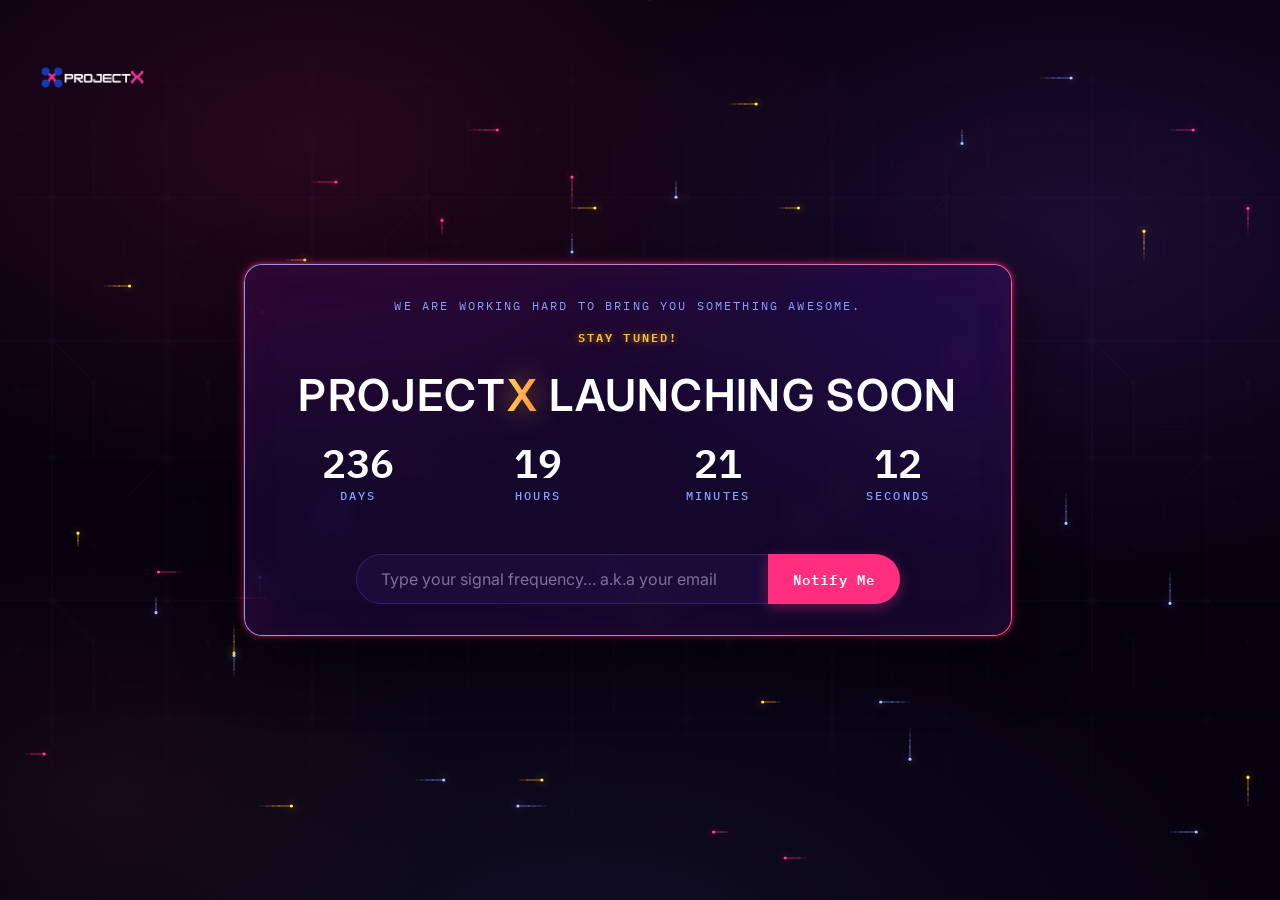
==== commit 70c79b85: "." ====
--- a/javascript/javascript/30-day-challenge/02-coming-soon-page/index.html
+++ b/javascript/javascript/30-day-challenge/02-coming-soon-page/index.html
@@ -153,7 +153,7 @@
 
         </div>
 
-        <img src="images/ship.png" class="ship" alt="">
+
     </div>
 
 
